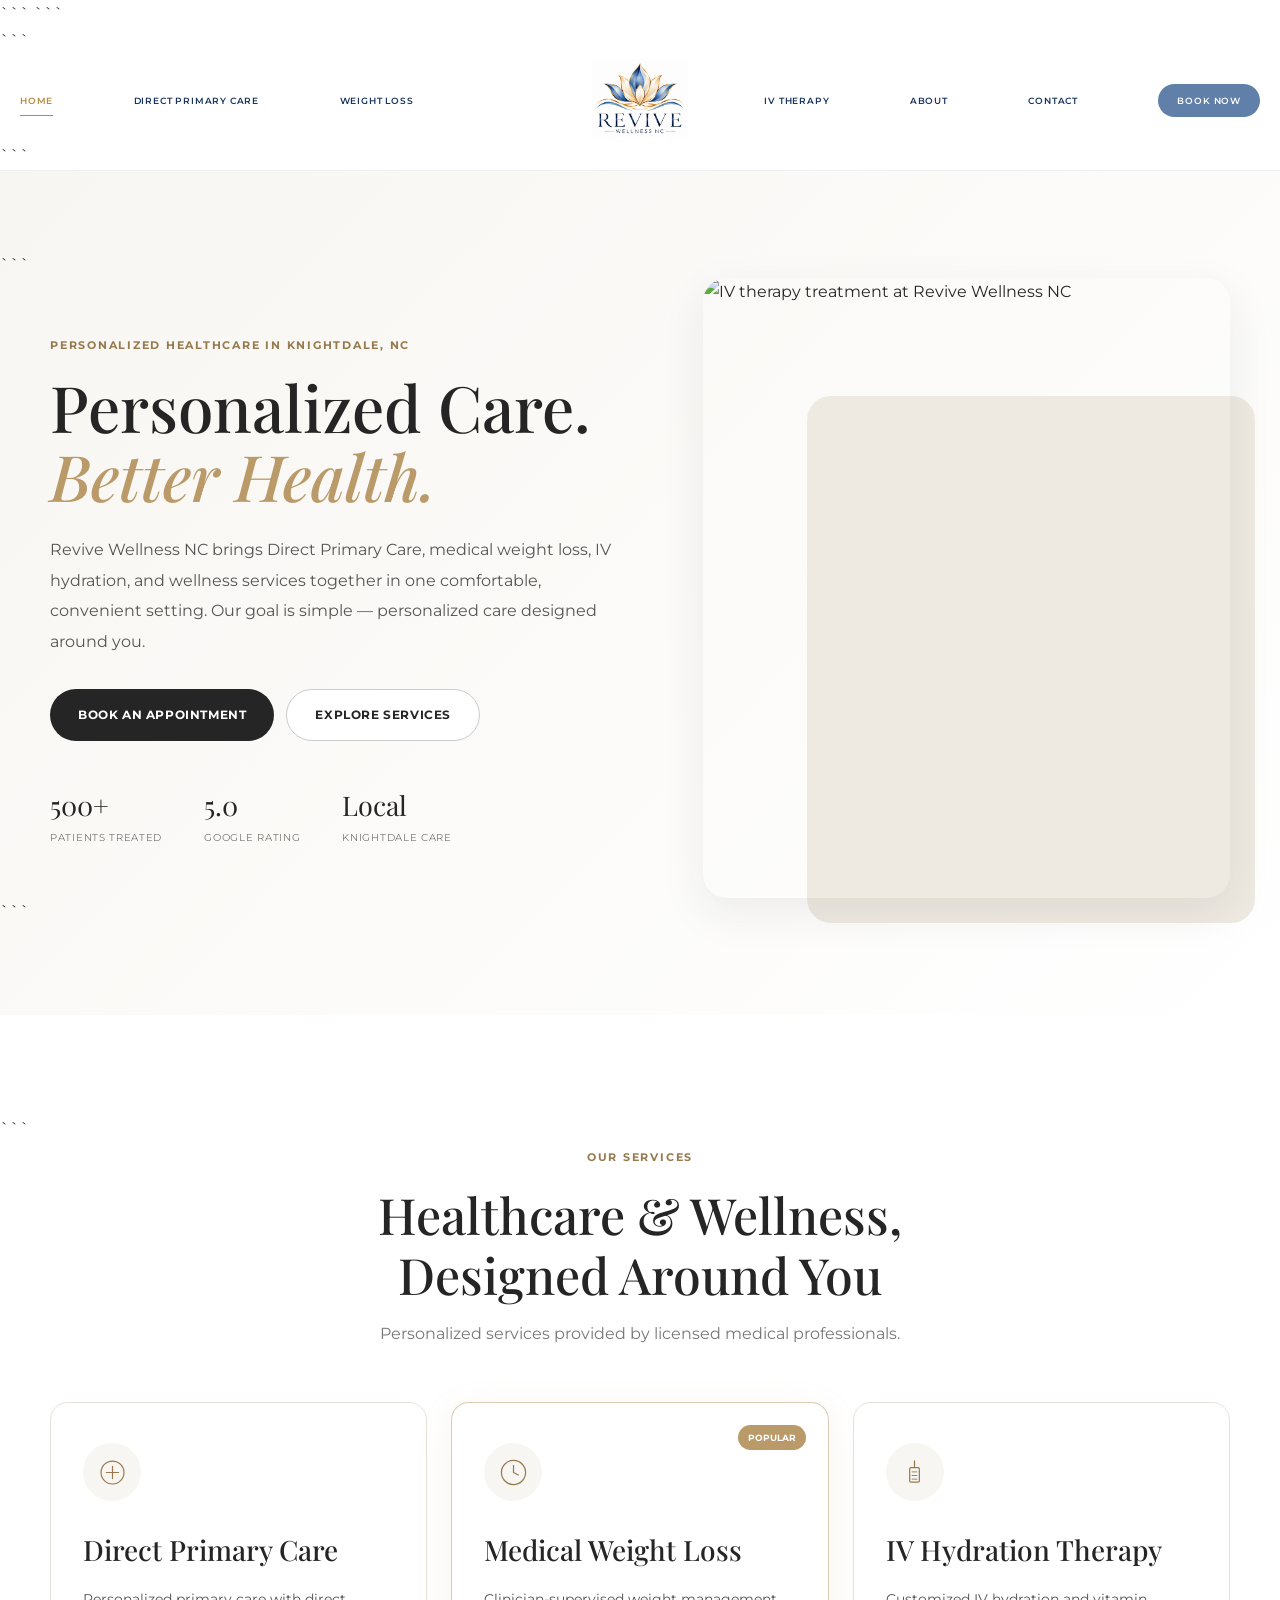
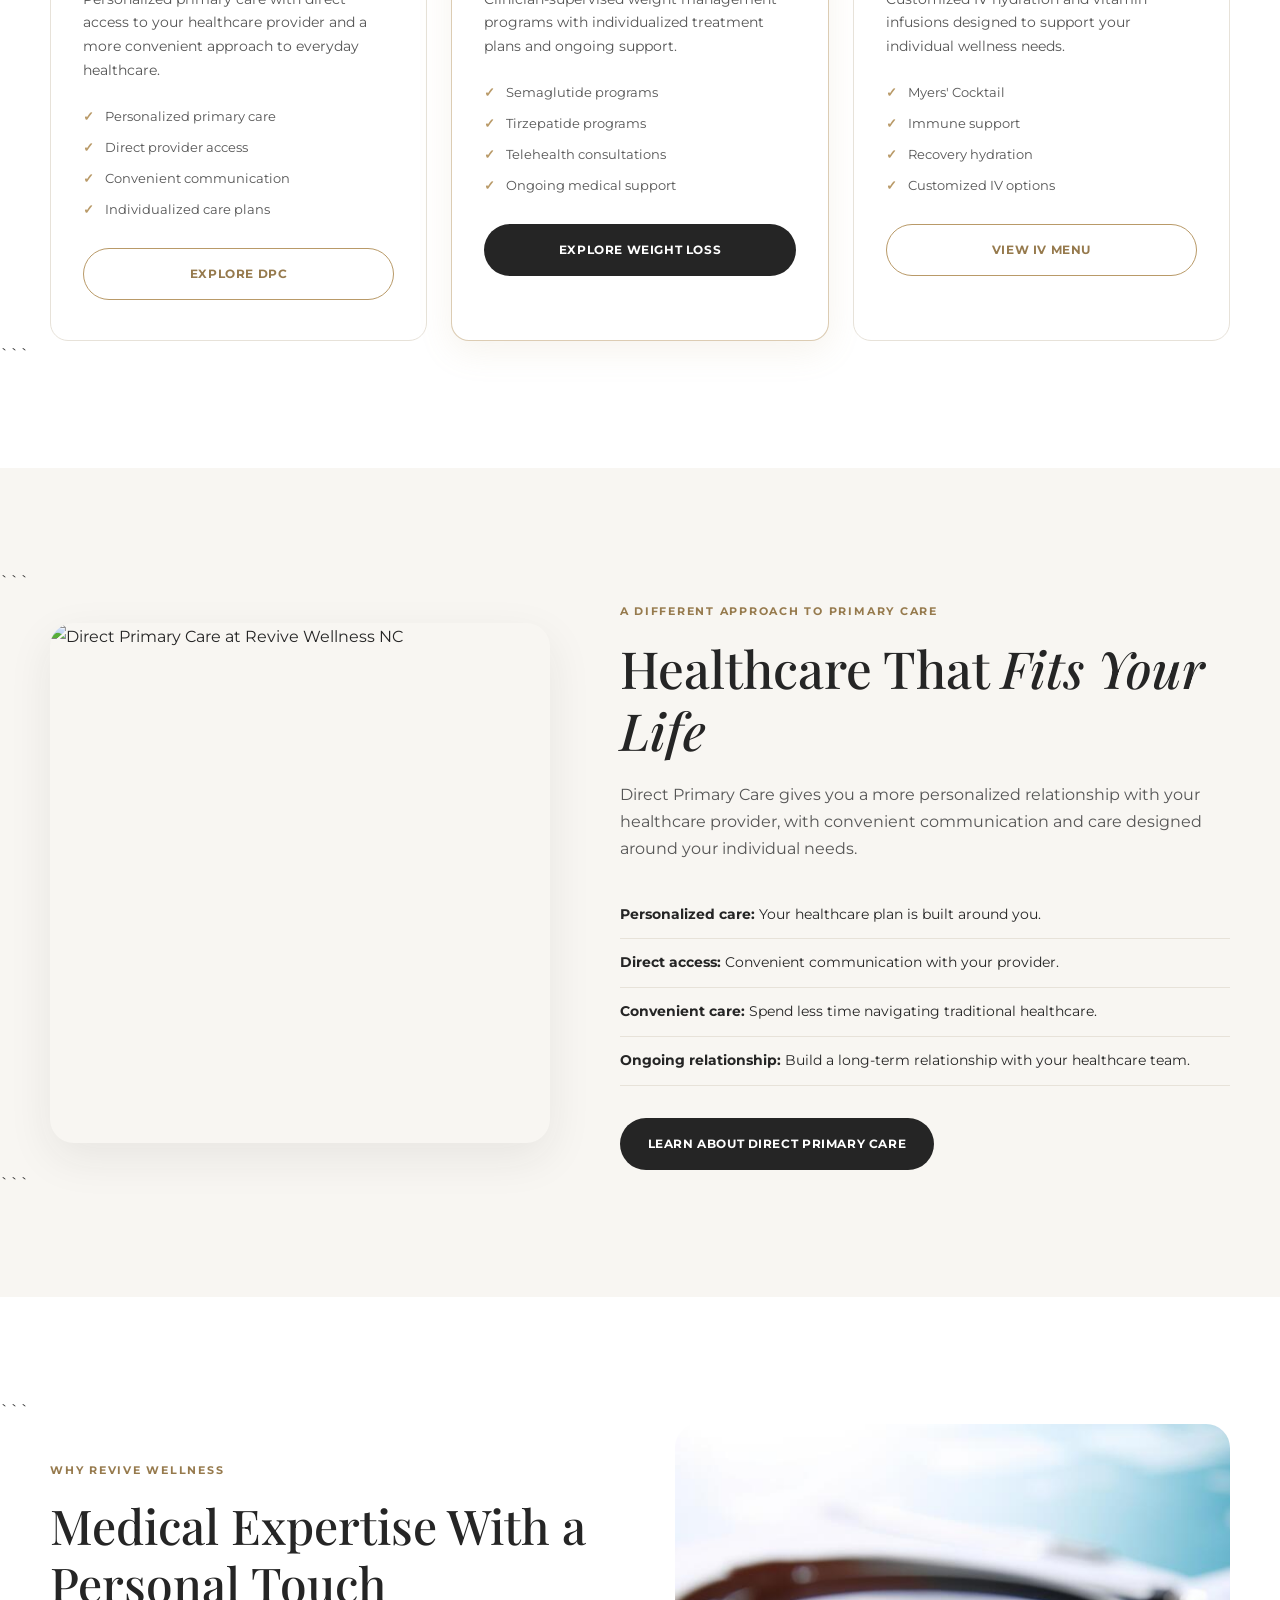
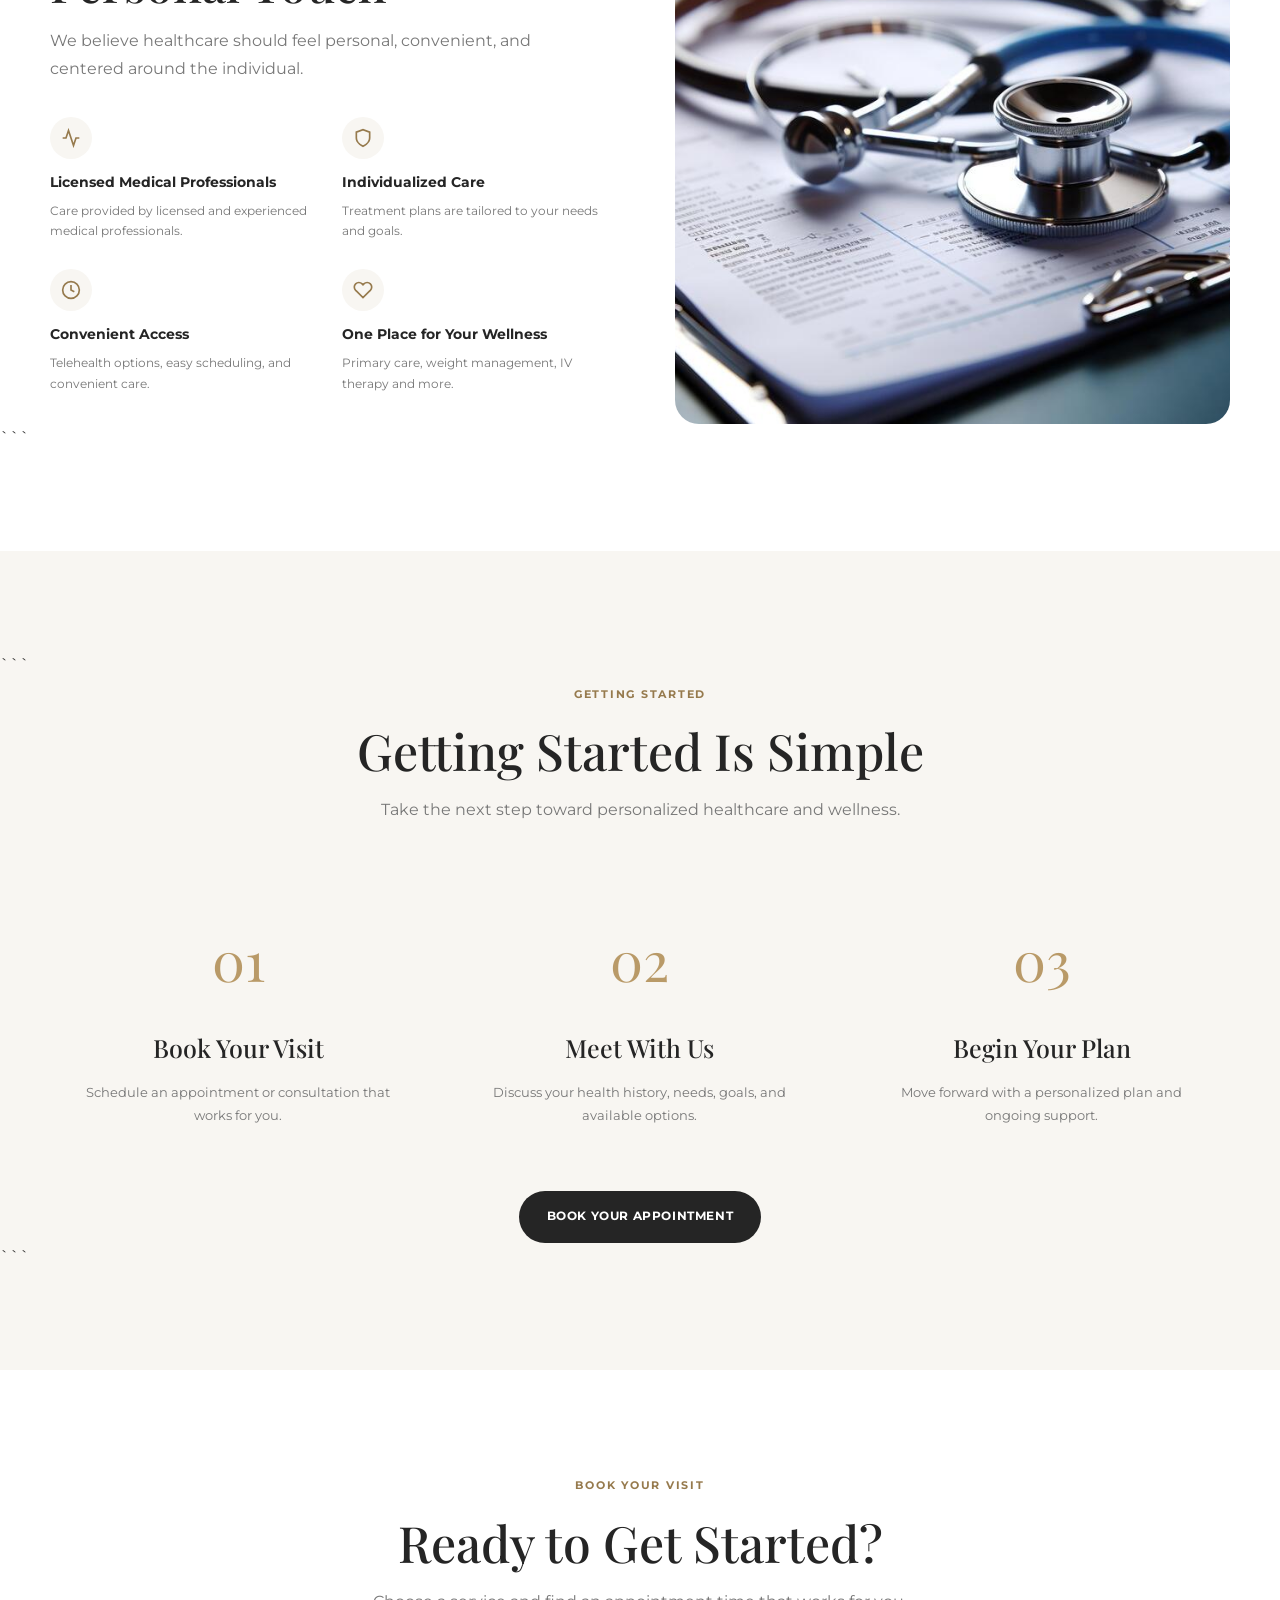
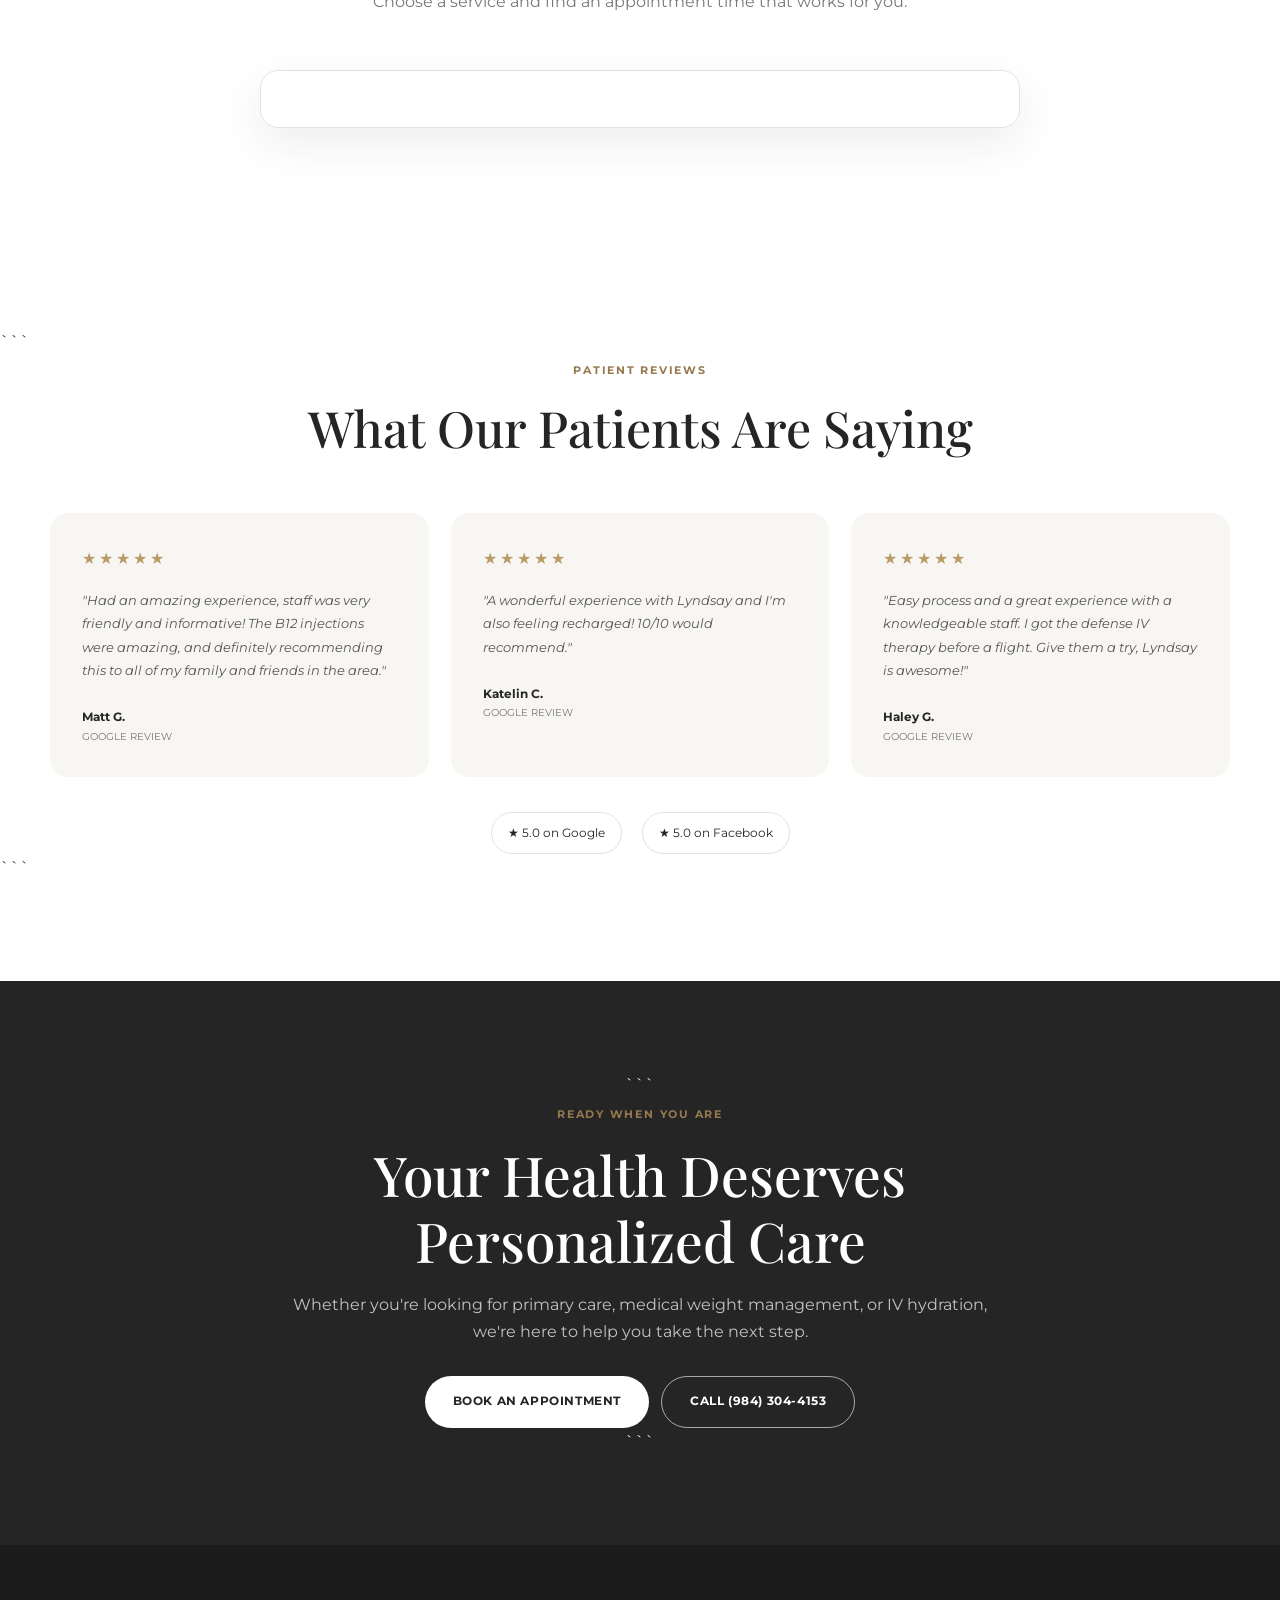
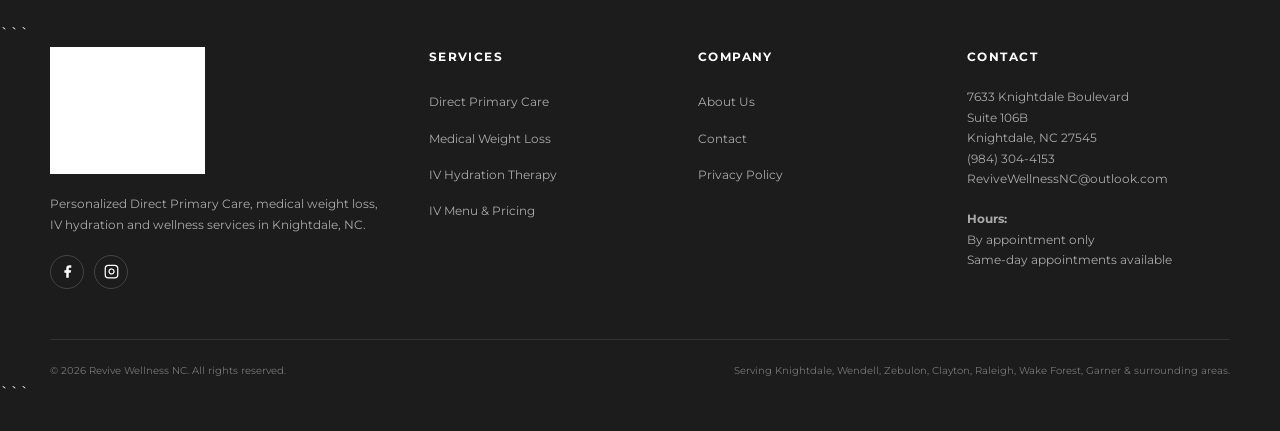
==== index.html @ 3ba7b12c "Enhance navbar styles for different screen sizes Added responsive styles for navbar and logo in medi" ====
<!DOCTYPE html>

<html lang="en">
<head>
    <meta charset="UTF-8">
    <meta name="viewport" content="width=device-width, initial-scale=1.0">

```
<meta name="author" content="Revive Wellness NC">
<meta name="robots" content="index, follow">

<title>Revive Wellness NC | Direct Primary Care, Weight Loss & IV Therapy</title>

<meta name="description" content="Revive Wellness NC provides Direct Primary Care, medical weight loss, IV hydration therapy and wellness services in Knightdale, NC. Serving Wendell, Zebulon, Raleigh, Clayton, Wake Forest, Garner and surrounding communities.">

<link rel="canonical" href="https://revivewellnessnc.com/">
<link rel="icon" type="image/png" href="logo.png">

<!-- Open Graph -->
<meta property="og:type" content="website">
<meta property="og:site_name" content="Revive Wellness NC">
<meta property="og:title" content="Revive Wellness NC | Personalized Healthcare & Wellness">
<meta property="og:description" content="Direct Primary Care, medical weight loss, IV hydration and wellness services in Knightdale, NC.">
<meta property="og:url" content="https://revivewellnessnc.com/">
<meta property="og:image" content="https://revivewellnessnc.com/images/iv-treatment.jpg">

<!-- Fonts -->
<link rel="preconnect" href="https://fonts.googleapis.com">
<link rel="preconnect" href="https://fonts.gstatic.com" crossorigin>
<link href="https://fonts.googleapis.com/css2?family=Montserrat:wght@300;400;500;600;700&family=Playfair+Display:wght@400;500;600;700&display=swap" rel="stylesheet">

<style>

    :root {
        --cream: #f8f6f2;
        --cream-dark: #eeeae2;
        --white: #ffffff;
        --charcoal: #252525;
        --text: #555555;
        --muted: #777777;
        --accent: #b99a68;
        --accent-dark: #967a4d;
        --border: #e7e2d9;
        --shadow: 0 15px 45px rgba(37,37,37,.08);
        --radius: 18px;
        --serif: "Playfair Display", Georgia, serif;
        --sans: "Montserrat", Arial, sans-serif;
    }

    * {
        box-sizing: border-box;
        margin: 0;
        padding: 0;
    }

    html {
        scroll-behavior: smooth;
    }

    body {
        font-family: var(--sans);
        color: var(--charcoal);
        background: white;
        line-height: 1.7;
    }

    img {
        max-width: 100%;
        display: block;
    }

    a {
        color: inherit;
        text-decoration: none;
    }

    .container {
        width: min(1180px, calc(100% - 40px));
        margin: 0 auto;
    }

    /* NAVIGATION */

    .navbar {
        position: sticky;
        top: 0;
        z-index: 1000;
        background: rgba(255,255,255,.97);
        border-bottom: 1px solid var(--border);
        backdrop-filter: blur(10px);
    }

    .nav-container {
        width: min(1280px, calc(100% - 40px));
        min-height: 82px;
        margin: auto;
        display: flex;
        align-items: center;
        justify-content: space-between;
    }

    .logo-img {
        width: 145px;
        height: auto;
    }

    .nav-menu {
        display: flex;
        align-items: center;
        gap: 25px;
        list-style: none;
    }

    .nav-menu a {
        font-size: 12px;
        font-weight: 600;
        color: #444;
    }

    .nav-menu a:hover,
    .nav-menu a.active {
        color: var(--accent-dark);
    }

    .btn-nav {
        background: var(--charcoal);
        color: white !important;
        padding: 12px 21px;
        border-radius: 30px;
    }

    .btn-nav:hover {
        background: var(--accent-dark);
    }

    .nav-toggle {
        display: none;
        background: none;
        border: none;
        cursor: pointer;
    }

    .nav-toggle span {
        display: block;
        width: 25px;
        height: 2px;
        background: var(--charcoal);
        margin: 5px 0;
    }

    /* BUTTONS */

    .btn {
        display: inline-flex;
        align-items: center;
        justify-content: center;
        min-height: 52px;
        padding: 0 28px;
        border-radius: 30px;
        font-size: 12px;
        font-weight: 700;
        letter-spacing: .05em;
        text-transform: uppercase;
        transition: .25s ease;
    }

    .btn-primary {
        background: var(--charcoal);
        color: white;
    }

    .btn-primary:hover {
        background: var(--accent-dark);
        transform: translateY(-2px);
    }

    .btn-secondary {
        border: 1px solid #ccc;
        background: white;
    }

    .btn-secondary:hover {
        border-color: var(--accent);
        color: var(--accent-dark);
    }

    .btn-outline {
        border: 1px solid var(--accent);
        color: var(--accent-dark);
    }

    .btn-outline:hover {
        background: var(--accent);
        color: white;
    }

    .btn-white {
        background: white;
        color: var(--charcoal);
    }

    .btn-outline-white {
        border: 1px solid rgba(255,255,255,.6);
        color: white;
    }

    /* HERO */

    .hero {
        background: linear-gradient(135deg,#f8f6f2,#ffffff);
        padding: 80px 0 90px;
    }

    .hero-grid {
        display: grid;
        grid-template-columns: 1.05fr .95fr;
        align-items: center;
        gap: 70px;
    }

    .hero-badge,
    .section-badge {
        display: inline-block;
        color: var(--accent-dark);
        font-size: 11px;
        font-weight: 700;
        letter-spacing: .16em;
        text-transform: uppercase;
        margin-bottom: 18px;
    }

    .hero h1 {
        font-family: var(--serif);
        font-size: clamp(45px,5vw,72px);
        font-weight: 500;
        line-height: 1.08;
        margin-bottom: 25px;
    }

    .hero h1 span {
        color: var(--accent);
        font-style: italic;
    }

    .hero-subtitle {
        color: var(--text);
        font-size: 16px;
        line-height: 1.9;
        max-width: 620px;
        margin-bottom: 32px;
    }

    .hero-cta {
        display: flex;
        flex-wrap: wrap;
        gap: 12px;
        margin-bottom: 42px;
    }

    .hero-image {
        position: relative;
    }

    .hero-image::before {
        content: "";
        position: absolute;
        width: 85%;
        height: 85%;
        background: var(--cream-dark);
        right: -25px;
        bottom: -25px;
        border-radius: 24px;
    }

    .hero-image-wrapper {
        position: relative;
        z-index: 1;
        border-radius: 24px;
        overflow: hidden;
        box-shadow: var(--shadow);
    }

    .hero-image-wrapper img {
        width: 100%;
        height: 620px;
        object-fit: cover;
    }

    .hero-stats {
        display: flex;
        gap: 42px;
    }

    .stat {
        display: flex;
        flex-direction: column;
    }

    .stat-number {
        font-family: var(--serif);
        font-size: 27px;
    }

    .stat-label {
        font-size: 10px;
        color: var(--muted);
        text-transform: uppercase;
        letter-spacing: .07em;
    }

    /* GENERAL SECTIONS */

    section {
        padding: 100px 0;
    }

    .section-header {
        max-width: 700px;
        margin: 0 auto 55px;
        text-align: center;
    }

    .section-header h2 {
        font-family: var(--serif);
        font-size: clamp(35px,4vw,50px);
        font-weight: 500;
        line-height: 1.2;
        margin-bottom: 15px;
    }

    .section-header p {
        color: var(--muted);
    }

    /* SERVICES */

    .services-grid {
        display: grid;
        grid-template-columns: repeat(3,1fr);
        gap: 24px;
    }

    .service-card {
        position: relative;
        padding: 40px 32px;
        border: 1px solid var(--border);
        border-radius: var(--radius);
        background: white;
        transition: .3s ease;
    }

    .service-card:hover {
        transform: translateY(-7px);
        box-shadow: var(--shadow);
    }

    .service-card.featured {
        border-color: rgba(185,154,104,.5);
        box-shadow: 0 10px 35px rgba(185,154,104,.12);
    }

    .service-icon {
        width: 58px;
        height: 58px;
        display: flex;
        align-items: center;
        justify-content: center;
        background: var(--cream);
        border-radius: 50%;
        color: var(--accent-dark);
        margin-bottom: 25px;
    }

    .service-icon svg {
        width: 29px;
        height: 29px;
    }

    .service-badge {
        position: absolute;
        top: 22px;
        right: 22px;
        background: var(--accent);
        color: white;
        padding: 5px 10px;
        border-radius: 20px;
        font-size: 9px;
        font-weight: 700;
        text-transform: uppercase;
    }

    .service-card h3 {
        font-family: var(--serif);
        font-size: 28px;
        font-weight: 500;
        margin-bottom: 14px;
    }

    .service-card > p {
        color: var(--text);
        font-size: 14px;
        margin-bottom: 22px;
    }

    .service-features {
        list-style: none;
        margin-bottom: 28px;
    }

    .service-features li {
        color: var(--text);
        font-size: 13px;
        margin: 9px 0;
        padding-left: 22px;
        position: relative;
    }

    .service-features li::before {
        content: "✓";
        position: absolute;
        left: 0;
        color: var(--accent);
        font-weight: 700;
    }

    .service-card .btn {
        width: 100%;
    }

    /* DPC */

    .dpc-section {
        background: var(--cream);
    }

    .dpc-grid {
        display: grid;
        grid-template-columns: .9fr 1.1fr;
        gap: 70px;
        align-items: center;
    }

    .dpc-image {
        border-radius: 24px;
        overflow: hidden;
        box-shadow: var(--shadow);
    }

    .dpc-image img {
        width: 100%;
        height: 520px;
        object-fit: cover;
    }

    .dpc-content h2 {
        font-family: var(--serif);
        font-size: clamp(36px,4vw,52px);
        font-weight: 500;
        line-height: 1.2;
        margin-bottom: 20px;
    }

    .dpc-content > p {
        color: var(--text);
        margin-bottom: 28px;
    }

    .dpc-list {
        list-style: none;
        margin-bottom: 32px;
    }

    .dpc-list li {
        padding: 12px 0;
        border-bottom: 1px solid var(--border);
        font-size: 14px;
    }

    /* WHY US */

    .why-us-grid {
        display: grid;
        grid-template-columns: 1fr 1fr;
        gap: 70px;
        align-items: center;
    }

    .why-us-image img {
        width: 100%;
        height: 600px;
        object-fit: cover;
        border-radius: 24px;
    }

    .why-us-content h2 {
        font-family: var(--serif);
        font-size: 48px;
        font-weight: 500;
        line-height: 1.2;
        margin-bottom: 15px;
    }

    .why-us-intro {
        color: var(--muted);
        margin-bottom: 35px;
    }

    .why-features {
        display: grid;
        grid-template-columns: 1fr 1fr;
        gap: 28px;
    }

    .feature-icon {
        width: 42px;
        height: 42px;
        display: flex;
        align-items: center;
        justify-content: center;
        background: var(--cream);
        border-radius: 50%;
        color: var(--accent-dark);
        margin-bottom: 12px;
    }

    .feature-icon svg {
        width: 20px;
    }

    .feature h4 {
        font-size: 14px;
        margin-bottom: 6px;
    }

    .feature p {
        color: var(--muted);
        font-size: 12px;
    }

    /* STEPS */

    .how-it-works {
        background: var(--cream);
    }

    .steps-grid {
        display: grid;
        grid-template-columns: repeat(3,1fr);
        gap: 25px;
    }

    .step {
        text-align: center;
        padding: 35px 25px;
    }

    .step-number {
        font-family: var(--serif);
        font-size: 55px;
        color: var(--accent);
        margin-bottom: 20px;
    }

    .step h3 {
        font-family: var(--serif);
        font-size: 25px;
        font-weight: 500;
        margin-bottom: 12px;
    }

    .step p {
        color: var(--muted);
        font-size: 13px;
    }

    .steps-cta {
        text-align: center;
        margin-top: 30px;
    }

    /* TESTIMONIALS */

    .testimonials-grid {
        display: grid;
        grid-template-columns: repeat(3,1fr);
        gap: 22px;
    }

    .testimonial-card {
        background: var(--cream);
        padding: 32px;
        border-radius: var(--radius);
    }

    .testimonial-rating {
        color: var(--accent);
        letter-spacing: 3px;
        margin-bottom: 17px;
    }

    .testimonial-card > p {
        color: var(--text);
        font-size: 13px;
        font-style: italic;
        line-height: 1.8;
        margin-bottom: 25px;
    }

    .testimonial-author {
        display: flex;
        flex-direction: column;
    }

    .author-name {
        font-weight: 700;
        font-size: 12px;
    }

    .author-source {
        color: var(--muted);
        font-size: 10px;
        text-transform: uppercase;
    }

    .testimonials-badges {
        display: flex;
        justify-content: center;
        gap: 20px;
        margin-top: 35px;
    }

    .review-badge {
        padding: 10px 16px;
        border: 1px solid var(--border);
        border-radius: 30px;
        font-size: 12px;
    }

    /* CTA */

    .cta-section {
        background: var(--charcoal);
        color: white;
        text-align: center;
        padding: 90px 0;
    }

    .cta-content {
        max-width: 700px;
        margin: auto;
    }

    .cta-content h2 {
        font-family: var(--serif);
        font-size: clamp(38px,5vw,55px);
        font-weight: 500;
        line-height: 1.2;
        margin-bottom: 18px;
    }

    .cta-content p {
        color: rgba(255,255,255,.72);
        margin-bottom: 30px;
    }

    .cta-buttons {
        display: flex;
        justify-content: center;
        gap: 12px;
        flex-wrap: wrap;
    }

    /* FOOTER */

    .footer {
        background: #1c1c1c;
        color: white;
        padding: 75px 0 25px;
    }

    .footer-grid {
        display: grid;
        grid-template-columns: 1.5fr 1fr 1fr 1.2fr;
        gap: 50px;
        padding-bottom: 50px;
    }

    .footer-brand .logo-img {
        filter: brightness(0) invert(1);
        width: 155px;
        margin-bottom: 20px;
    }

    .footer-brand p,
    .footer-contact p {
        color: #aaa;
        font-size: 12px;
    }

    .footer h4 {
        font-size: 12px;
        text-transform: uppercase;
        letter-spacing: .12em;
        margin-bottom: 20px;
    }

    .footer ul {
        list-style: none;
    }

    .footer li {
        margin: 9px 0;
    }

    .footer li a,
    .footer-contact a {
        color: #aaa;
        font-size: 12px;
    }

    .footer li a:hover,
    .footer-contact a:hover {
        color: var(--accent);
    }

    .footer-social {
        display: flex;
        gap: 10px;
        margin-top: 20px;
    }

    .footer-social a {
        width: 34px;
        height: 34px;
        border: 1px solid #444;
        border-radius: 50%;
        display: flex;
        align-items: center;
        justify-content: center;
    }

    .footer-social svg {
        width: 15px;
        height: 15px;
    }

    .hours {
        margin-top: 20px;
    }

    .footer-bottom {
        border-top: 1px solid #333;
        padding-top: 22px;
        display: flex;
        justify-content: space-between;
        gap: 20px;
        color: #777;
        font-size: 10px;
    }

    /* MOBILE */

    @media (max-width: 950px) {

        .nav-toggle {
            display: block;
        }

        .nav-menu {
            position: absolute;
            top: 82px;
            left: 0;
            width: 100%;
            background: white;
            border-bottom: 1px solid var(--border);
            padding: 20px;
            flex-direction: column;
            align-items: stretch;
            gap: 10px;
            display: none;
        }

        .nav-menu.open {
            display: flex;
        }

        .nav-menu li {
            padding: 7px 0;
        }

        .nav-menu .btn-nav {
            display: block;
            text-align: center;
        }

        .hero-grid,
        .dpc-grid,
        .why-us-grid {
            grid-template-columns: 1fr;
        }

        .hero {
            padding: 55px 0 70px;
        }

        .hero-image {
            order: -1;
        }

        .hero-image-wrapper img {
            height: 480px;
        }

        .services-grid,
        .steps-grid,
        .testimonials-grid {
            grid-template-columns: 1fr;
        }

        .why-us-image {
            order: -1;
        }

        .why-us-image img {
            height: 450px;
        }

        .footer-grid {
            grid-template-columns: 1fr 1fr;
        }
    }

    @media (max-width: 600px) {

        .container,
        .nav-container {
            width: calc(100% - 28px);
        }

        section {
            padding: 70px 0;
        }

        .hero h1 {
            font-size: 45px;
        }

        .hero-stats {
            gap: 20px;
            flex-wrap: wrap;
        }

        .hero-image-wrapper img {
            height: 390px;
        }

        .why-features {
            grid-template-columns: 1fr;
        }

        .footer-grid {
            grid-template-columns: 1fr;
        }

        .footer-bottom {
            flex-direction: column;
        }

        .testimonials-badges {
            flex-direction: column;
            align-items: center;
        }
    }


    /* ===== HEADER REFRESH ONLY ===== */
    .navbar {
        position: sticky;
        top: 0;
        z-index: 1000;
        background: rgba(255,255,255,.98);
        border-bottom: 1px solid #edf0f4;
        backdrop-filter: blur(10px);
    }

    .nav-container {
        width: min(1280px, calc(100% - 40px));
        min-height: 112px;
        margin: auto;
        display: flex;
        align-items: center;
        justify-content: space-between;
        gap: 30px;
    }

    .navbar .logo-img {
        width: 205px;
        height: auto;
        object-fit: contain;
    }

    .nav-menu {
        display: flex;
        align-items: center;
        gap: 22px;
        list-style: none;
    }

    .nav-menu a {
        font-size: 10px;
        font-weight: 600;
        color: #17345f;
        letter-spacing: .10em;
        text-transform: uppercase;
        white-space: nowrap;
    }

    .nav-menu a:hover,
    .nav-menu a.active {
        color: #b58a42;
    }

    .nav-menu a.active {
        position: relative;
    }

    .nav-menu a.active::after {
        content: "";
        position: absolute;
        left: 0;
        right: 0;
        bottom: -10px;
        height: 1px;
        background: #b58a42;
    }

    .btn-nav {
        background: #607fa9;
        color: #fff !important;
        padding: 14px 23px;
        border-radius: 30px;
    }

    .btn-nav:hover {
        background: #17345f;
        color: #fff !important;
    }

    @media (max-width: 950px) {
        .nav-container {
            min-height: 92px;
        }

        .navbar .logo-img {
            width: 170px;
        }

        .nav-menu {
            top: 92px;
        }
    }

    @media (max-width: 600px) {
        .nav-container {
            width: calc(100% - 28px);
        }

        .navbar .logo-img {
            width: 150px;
        }
    }


/* ===== COMPACT CENTERED HEADER ===== */
@media (min-width: 951px) {
    .nav-container {
        position: relative;
        width: min(1280px, calc(100% - 40px));
        min-height: 88px;
        height: 88px;
        display: flex;
        align-items: center;
        justify-content: center;
    }

    .navbar .logo {
        position: absolute;
        left: 50%;
        top: 50%;
        transform: translate(-50%, -50%);
        z-index: 2;
    }

    .navbar .logo-img {
        width: 148px;
        max-height: 78px;
        object-fit: contain;
    }

    .nav-menu {
        width: 100%;
        display: grid;
        grid-template-columns: repeat(3, auto) 190px repeat(4, auto);
        align-items: center;
        justify-content: space-between;
        gap: 14px;
    }

    .nav-menu li:nth-child(4) {
        grid-column: 5;
    }

    .nav-menu a {
        font-size: 9px;
        letter-spacing: .09em;
    }

    .btn-nav {
        padding: 11px 19px;
    }
}

@media (max-width: 950px) {
    .nav-container {
        min-height: 78px;
        height: 78px;
    }

    .navbar .logo-img {
        width: 138px;
        max-height: 68px;
        object-fit: contain;
    }

    .nav-menu {
        top: 78px;
    }
}

</style>
```

</head>

<body>

<!-- NAVIGATION -->

<nav class="navbar">

```
<div class="nav-container">

    <a href="index.html" class="logo" aria-label="Revive Wellness NC Home">

        <img src="images/Revive New Logo no circle.jpeg"
             alt="Revive Wellness NC"
             class="logo-img"
             width="1920"
             height="1146">

    </a>

    <button class="nav-toggle"
            type="button"
            aria-label="Toggle navigation"
            aria-expanded="false"
            aria-controls="primary-navigation">

        <span></span>
        <span></span>
        <span></span>

    </button>

    <ul class="nav-menu" id="primary-navigation">

        <li>
            <a href="index.html" class="active">Home</a>
        </li>

        <li>
            <a href="direct-primary-care.html">Direct Primary Care</a>
        </li>

        <li>
            <a href="weight-loss.html">Weight Loss</a>
        </li>

        <li>
            <a href="iv-therapy.html">IV Therapy</a>
        </li>

        <li>
            <a href="about.html">About</a>
        </li>

        <li>
            <a href="contact.html">Contact</a>
        </li>

        <li>
            <a href="https://intakeq.com/booking/atbauq"
               class="btn-nav"
               target="_blank"
               rel="noopener noreferrer">
                Book Now
            </a>
        </li>

    </ul>

</div>
```

</nav>

<!-- HERO -->

<section class="hero">

```
<div class="container hero-grid">

    <div>

        <span class="hero-badge">
            Personalized Healthcare in Knightdale, NC
        </span>

        <h1>
            Personalized Care.<br>
            <span>Better Health.</span>
        </h1>

        <p class="hero-subtitle">
            Revive Wellness NC brings Direct Primary Care, medical weight loss,
            IV hydration, and wellness services together in one comfortable,
            convenient setting. Our goal is simple — personalized care designed
            around you.
        </p>

        <div class="hero-cta">

            <a href="https://intakeq.com/booking/atbauq"
               class="btn btn-primary"
               target="_blank"
               rel="noopener noreferrer">
                Book an Appointment
            </a>

            <a href="#services" class="btn btn-secondary">
                Explore Services
            </a>

        </div>

        <div class="hero-stats">

            <div class="stat">
                <span class="stat-number">500+</span>
                <span class="stat-label">Patients Treated</span>
            </div>

            <div class="stat">
                <span class="stat-number">5.0</span>
                <span class="stat-label">Google Rating</span>
            </div>

            <div class="stat">
                <span class="stat-number">Local</span>
                <span class="stat-label">Knightdale Care</span>
            </div>

        </div>

    </div>


    <div class="hero-image">

        <div class="hero-image-wrapper">

            <img src="images/iv-treatment.jpg"
                 alt="IV therapy treatment at Revive Wellness NC"
                 width="700"
                 height="1273"
                 fetchpriority="high">

        </div>

    </div>

</div>
```

</section>

<!-- SERVICES -->

<section id="services">

```
<div class="container">

    <div class="section-header">

        <span class="section-badge">
            Our Services
        </span>

        <h2>
            Healthcare & Wellness,<br>
            Designed Around You
        </h2>

        <p>
            Personalized services provided by licensed medical professionals.
        </p>

    </div>


    <div class="services-grid">


        <!-- DPC -->

        <div class="service-card">

            <div class="service-icon">

                <svg viewBox="0 0 48 48" fill="none">

                    <circle cx="24"
                            cy="24"
                            r="19"
                            stroke="currentColor"
                            stroke-width="2"/>

                    <path d="M24 14v20M14 24h20"
                          stroke="currentColor"
                          stroke-width="2"
                          stroke-linecap="round"/>

                </svg>

            </div>

            <h3>Direct Primary Care</h3>

            <p>
                Personalized primary care with direct access to your healthcare
                provider and a more convenient approach to everyday healthcare.
            </p>

            <ul class="service-features">

                <li>Personalized primary care</li>
                <li>Direct provider access</li>
                <li>Convenient communication</li>
                <li>Individualized care plans</li>

            </ul>

            <a href="direct-primary-care.html"
               class="btn btn-outline">
                Explore DPC
            </a>

        </div>


        <!-- WEIGHT LOSS -->

        <div class="service-card featured">

            <span class="service-badge">
                Popular
            </span>

            <div class="service-icon">

                <svg viewBox="0 0 48 48" fill="none">

                    <circle cx="24"
                            cy="24"
                            r="20"
                            stroke="currentColor"
                            stroke-width="2"/>

                    <path d="M24 12v12l8 4"
                          stroke="currentColor"
                          stroke-width="2"
                          stroke-linecap="round"/>

                </svg>

            </div>

            <h3>Medical Weight Loss</h3>

            <p>
                Clinician-supervised weight management programs with individualized
                treatment plans and ongoing support.
            </p>

            <ul class="service-features">

                <li>Semaglutide programs</li>
                <li>Tirzepatide programs</li>
                <li>Telehealth consultations</li>
                <li>Ongoing medical support</li>

            </ul>

            <a href="weight-loss.html"
               class="btn btn-primary">
                Explore Weight Loss
            </a>

        </div>


        <!-- IV -->

        <div class="service-card">

            <div class="service-icon">

                <svg viewBox="0 0 48 48" fill="none">

                    <path d="M24 4v12"
                          stroke="currentColor"
                          stroke-width="2"/>

                    <rect x="16"
                          y="16"
                          width="16"
                          height="24"
                          rx="2"
                          stroke="currentColor"
                          stroke-width="2"/>

                    <path d="M20 23h8M20 29h8M20 35h8"
                          stroke="currentColor"
                          stroke-width="1.5"
                          stroke-linecap="round"/>

                </svg>

            </div>

            <h3>IV Hydration Therapy</h3>

            <p>
                Customized IV hydration and vitamin infusions designed to support
                your individual wellness needs.
            </p>

            <ul class="service-features">

                <li>Myers' Cocktail</li>
                <li>Immune support</li>
                <li>Recovery hydration</li>
                <li>Customized IV options</li>

            </ul>

            <a href="iv-therapy.html"
               class="btn btn-outline">
                View IV Menu
            </a>

        </div>

    </div>

</div>
```

</section>

<!-- DPC FEATURE -->

<section class="dpc-section">

```
<div class="container dpc-grid">

    <div class="dpc-image">

        <img src="images/clinic-room.jpg"
             alt="Direct Primary Care at Revive Wellness NC"
             loading="lazy"
             width="480"
             height="640">

    </div>


    <div class="dpc-content">

        <span class="section-badge">
            A Different Approach to Primary Care
        </span>

        <h2>
            Healthcare That
            <em>Fits Your Life</em>
        </h2>

        <p>
            Direct Primary Care gives you a more personalized relationship
            with your healthcare provider, with convenient communication
            and care designed around your individual needs.
        </p>

        <ul class="dpc-list">

            <li>
                <strong>Personalized care:</strong>
                Your healthcare plan is built around you.
            </li>

            <li>
                <strong>Direct access:</strong>
                Convenient communication with your provider.
            </li>

            <li>
                <strong>Convenient care:</strong>
                Spend less time navigating traditional healthcare.
            </li>

            <li>
                <strong>Ongoing relationship:</strong>
                Build a long-term relationship with your healthcare team.
            </li>

        </ul>

        <a href="direct-primary-care.html"
           class="btn btn-primary">
            Learn About Direct Primary Care
        </a>

    </div>

</div>
```

</section>

<!-- WHY REVIVE -->

<section>

```
<div class="container why-us-grid">

    <div class="why-us-content">

        <span class="section-badge">
            Why Revive Wellness
        </span>

        <h2>
            Medical Expertise
            With a Personal Touch
        </h2>

        <p class="why-us-intro">
            We believe healthcare should feel personal, convenient,
            and centered around the individual.
        </p>


        <div class="why-features">

            <div class="feature">

                <div class="feature-icon">
                    <svg viewBox="0 0 24 24"
                         fill="none"
                         stroke="currentColor"
                         stroke-width="2">
                        <path d="M22 12h-4l-3 9L9 3l-3 9H2"/>
                    </svg>
                </div>

                <h4>Licensed Medical Professionals</h4>

                <p>
                    Care provided by licensed and experienced medical professionals.
                </p>

            </div>


            <div class="feature">

                <div class="feature-icon">
                    <svg viewBox="0 0 24 24"
                         fill="none"
                         stroke="currentColor"
                         stroke-width="2">
                        <path d="M12 22s8-4 8-10V5l-8-3-8 3v7c0 6 8 10 8 10z"/>
                    </svg>
                </div>

                <h4>Individualized Care</h4>

                <p>
                    Treatment plans are tailored to your needs and goals.
                </p>

            </div>


            <div class="feature">

                <div class="feature-icon">
                    <svg viewBox="0 0 24 24"
                         fill="none"
                         stroke="currentColor"
                         stroke-width="2">
                        <circle cx="12" cy="12" r="10"/>
                        <path d="M12 6v6l4 2"/>
                    </svg>
                </div>

                <h4>Convenient Access</h4>

                <p>
                    Telehealth options, easy scheduling, and convenient care.
                </p>

            </div>


            <div class="feature">

                <div class="feature-icon">
                    <svg viewBox="0 0 24 24"
                         fill="none"
                         stroke="currentColor"
                         stroke-width="2">
                        <path d="M20.84 4.61a5.5 5.5 0 0 0-7.78 0L12 5.67l-1.06-1.06a5.5 5.5 0 0 0-7.78 7.78l1.06 1.06L12 21.23l7.78-7.78 1.06-1.06a5.5 5.5 0 0 0 0-7.78z"/>
                    </svg>
                </div>

                <h4>One Place for Your Wellness</h4>

                <p>
                    Primary care, weight management, IV therapy and more.
                </p>

            </div>

        </div>

    </div>


    <div class="why-us-image">

        <img src="images/direct-primary-care.jpg.jpg"
             alt="Revive Wellness NC treatment room"
             loading="lazy"
             width="480"
             height="640">

    </div>

</div>
```

</section>

<!-- HOW IT WORKS -->

<section class="how-it-works">

```
<div class="container">

    <div class="section-header">

        <span class="section-badge">
            Getting Started
        </span>

        <h2>
            Getting Started Is Simple
        </h2>

        <p>
            Take the next step toward personalized healthcare and wellness.
        </p>

    </div>


    <div class="steps-grid">

        <div class="step">

            <div class="step-number">01</div>

            <h3>Book Your Visit</h3>

            <p>
                Schedule an appointment or consultation that works for you.
            </p>

        </div>


        <div class="step">

            <div class="step-number">02</div>

            <h3>Meet With Us</h3>

            <p>
                Discuss your health history, needs, goals, and available options.
            </p>

        </div>


        <div class="step">

            <div class="step-number">03</div>

            <h3>Begin Your Plan</h3>

            <p>
                Move forward with a personalized plan and ongoing support.
            </p>

        </div>

    </div>


    <div class="steps-cta">

        <a href="https://intakeq.com/booking/atbauq"
           class="btn btn-primary"
           target="_blank"
           rel="noopener noreferrer">
            Book Your Appointment
        </a>

    </div>

</div>
```

</section>


<!-- BOOKING WIDGET -->

<section class="booking-section" id="book">
    <div class="container">

        <div class="section-header">
            <span class="section-badge">Book Your Visit</span>
            <h2>Ready to Get Started?</h2>
            <p>Choose a service and find an appointment time that works for you.</p>
        </div>

        <div style="max-width:760px; margin:0 auto; padding:28px; background:#ffffff; border:1px solid var(--border); border-radius:var(--radius); box-shadow:var(--shadow);">

     <script>(function (c) {window.intakeq="64385e82715ace45da4c7e56"; var i = c.createElement("script");i.type = "text/javascript";i.async = true;i.src = "https://intakeq.com/js/widget.min.js?1";document.head.appendChild(i);})(document);</script><div id="intakeq" style="max-width:720px; width: 100%;"></div>
    </div>
</section>

<!-- TESTIMONIALS -->

<section>

```
<div class="container">

    <div class="section-header">

        <span class="section-badge">
            Patient Reviews
        </span>

        <h2>
            What Our Patients Are Saying
        </h2>

    </div>


    <div class="testimonials-grid">

        <div class="testimonial-card">

            <div class="testimonial-rating">
                ★★★★★
            </div>

            <p>
                "Had an amazing experience, staff was very friendly and
                informative! The B12 injections were amazing, and definitely
                recommending this to all of my family and friends in the area."
            </p>

            <div class="testimonial-author">
                <span class="author-name">Matt G.</span>
                <span class="author-source">Google Review</span>
            </div>

        </div>


        <div class="testimonial-card">

            <div class="testimonial-rating">
                ★★★★★
            </div>

            <p>
                "A wonderful experience with Lyndsay and I'm also feeling
                recharged! 10/10 would recommend."
            </p>

            <div class="testimonial-author">
                <span class="author-name">Katelin C.</span>
                <span class="author-source">Google Review</span>
            </div>

        </div>


        <div class="testimonial-card">

            <div class="testimonial-rating">
                ★★★★★
            </div>

            <p>
                "Easy process and a great experience with a knowledgeable staff.
                I got the defense IV therapy before a flight. Give them a try,
                Lyndsay is awesome!"
            </p>

            <div class="testimonial-author">
                <span class="author-name">Haley G.</span>
                <span class="author-source">Google Review</span>
            </div>

        </div>

    </div>


    <div class="testimonials-badges">

        <div class="review-badge">
            ★ 5.0 on Google
        </div>

        <div class="review-badge">
            ★ 5.0 on Facebook
        </div>

    </div>

</div>
```

</section>

<!-- CTA -->

<section class="cta-section">

```
<div class="container">

    <div class="cta-content">

        <span class="section-badge">
            Ready When You Are
        </span>

        <h2>
            Your Health Deserves
            Personalized Care
        </h2>

        <p>
            Whether you're looking for primary care, medical weight management,
            or IV hydration, we're here to help you take the next step.
        </p>

        <div class="cta-buttons">

            <a href="https://intakeq.com/booking/atbauq"
               class="btn btn-white"
               target="_blank"
               rel="noopener noreferrer">
                Book an Appointment
            </a>

            <a href="tel:9843044153"
               class="btn btn-outline-white">
                Call (984) 304-4153
            </a>

        </div>

    </div>

</div>
```

</section>

<!-- FOOTER -->

<footer class="footer">

```
<div class="container">

    <div class="footer-grid">

        <div class="footer-brand">

            <a href="index.html">

                <img src="images/Revive New Logo no circle.jpeg"
                     alt="Revive Wellness NC"
                     class="logo-img"
                     width="1920"
                     height="1146">

            </a>

            <p>
                Personalized Direct Primary Care, medical weight loss,
                IV hydration and wellness services in Knightdale, NC.
            </p>

            <div class="footer-social">

                <a href="https://www.facebook.com/revivewellnessnc"
                   target="_blank"
                   rel="noopener noreferrer"
                   aria-label="Facebook">

                    <svg viewBox="0 0 24 24" fill="currentColor">
                        <path d="M18 2h-3a5 5 0 0 0-5 5v3H7v4h3v8h4v-8h3l1-4h-4V7a1 1 0 0 1 1-1h3z"/>
                    </svg>

                </a>


                <a href="https://www.instagram.com/revivewellnessnc"
                   target="_blank"
                   rel="noopener noreferrer"
                   aria-label="Instagram">

                    <svg viewBox="0 0 24 24"
                         fill="none"
                         stroke="currentColor"
                         stroke-width="2">

                        <rect x="2"
                              y="2"
                              width="20"
                              height="20"
                              rx="5"/>

                        <path d="M16 11.37A4 4 0 1 1 12.63 8 4 4 0 0 1 16 11.37z"/>

                        <line x1="17.5"
                              y1="6.5"
                              x2="17.51"
                              y2="6.5"/>

                    </svg>

                </a>

            </div>

        </div>


        <div>

            <h4>Services</h4>

            <ul>

                <li>
                    <a href="direct-primary-care.html">
                        Direct Primary Care
                    </a>
                </li>

                <li>
                    <a href="weight-loss.html">
                        Medical Weight Loss
                    </a>
                </li>

                <li>
                    <a href="iv-therapy.html">
                        IV Hydration Therapy
                    </a>
                </li>

                <li>
                    <a href="iv-therapy.html#menu">
                        IV Menu & Pricing
                    </a>
                </li>

            </ul>

        </div>


        <div>

            <h4>Company</h4>

            <ul>

                <li>
                    <a href="about.html">
                        About Us
                    </a>
                </li>

                <li>
                    <a href="contact.html">
                        Contact
                    </a>
                </li>

                <li>
                    <a href="privacy.html">
                        Privacy Policy
                    </a>
                </li>

            </ul>

        </div>


        <div class="footer-contact">

            <h4>Contact</h4>

            <p>
                7633 Knightdale Boulevard<br>
                 Suite 106B<br>
                 Knightdale, NC 27545
            </p>

            <p>
                <a href="tel:9843044153">
                    (984) 304-4153
                </a>
            </p>

            <p>
                <a href="mailto:ReviveWellnessNC@outlook.com">
                    ReviveWellnessNC@outlook.com
                </a>
            </p>

            <p class="hours">
                <strong>Hours:</strong><br>
                By appointment only<br>
                Same-day appointments available
            </p>

        </div>

    </div>


    <div class="footer-bottom">

        <p>
            © 2026 Revive Wellness NC. All rights reserved.
        </p>

        <p>
            Serving Knightdale, Wendell, Zebulon, Clayton,
            Raleigh, Wake Forest, Garner & surrounding areas.
        </p>

    </div>

</div>
```

</footer>

<script>

    const navToggle = document.querySelector(".nav-toggle");
    const navMenu = document.querySelector(".nav-menu");

    navToggle.addEventListener("click", function() {

        const expanded =
            navToggle.getAttribute("aria-expanded") === "true";

        navToggle.setAttribute(
            "aria-expanded",
            String(!expanded)
        );

        navMenu.classList.toggle("open");

    });


    document.querySelectorAll(".nav-menu a").forEach(function(link) {

        link.addEventListener("click", function() {

            navMenu.classList.remove("open");

            navToggle.setAttribute(
                "aria-expanded",
                "false"
            );

        });

    });

</script>

</body>
</html>
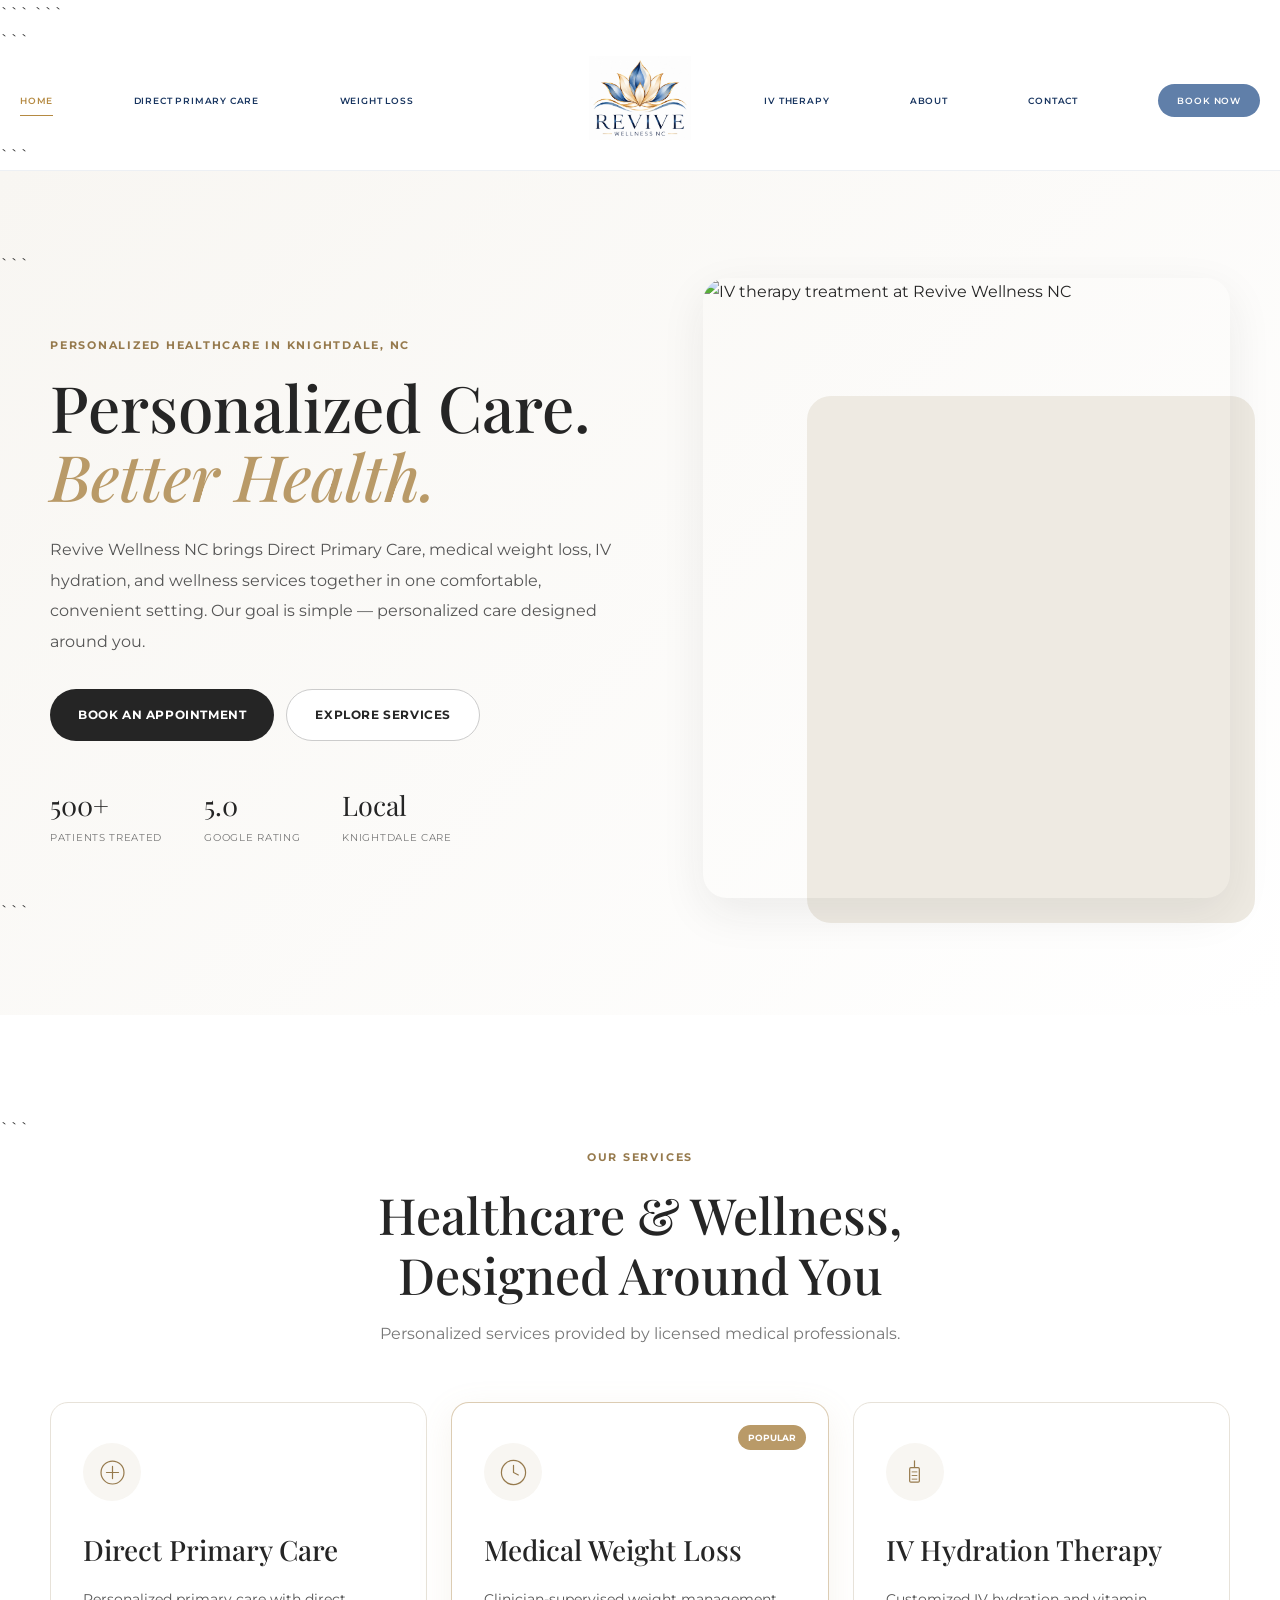
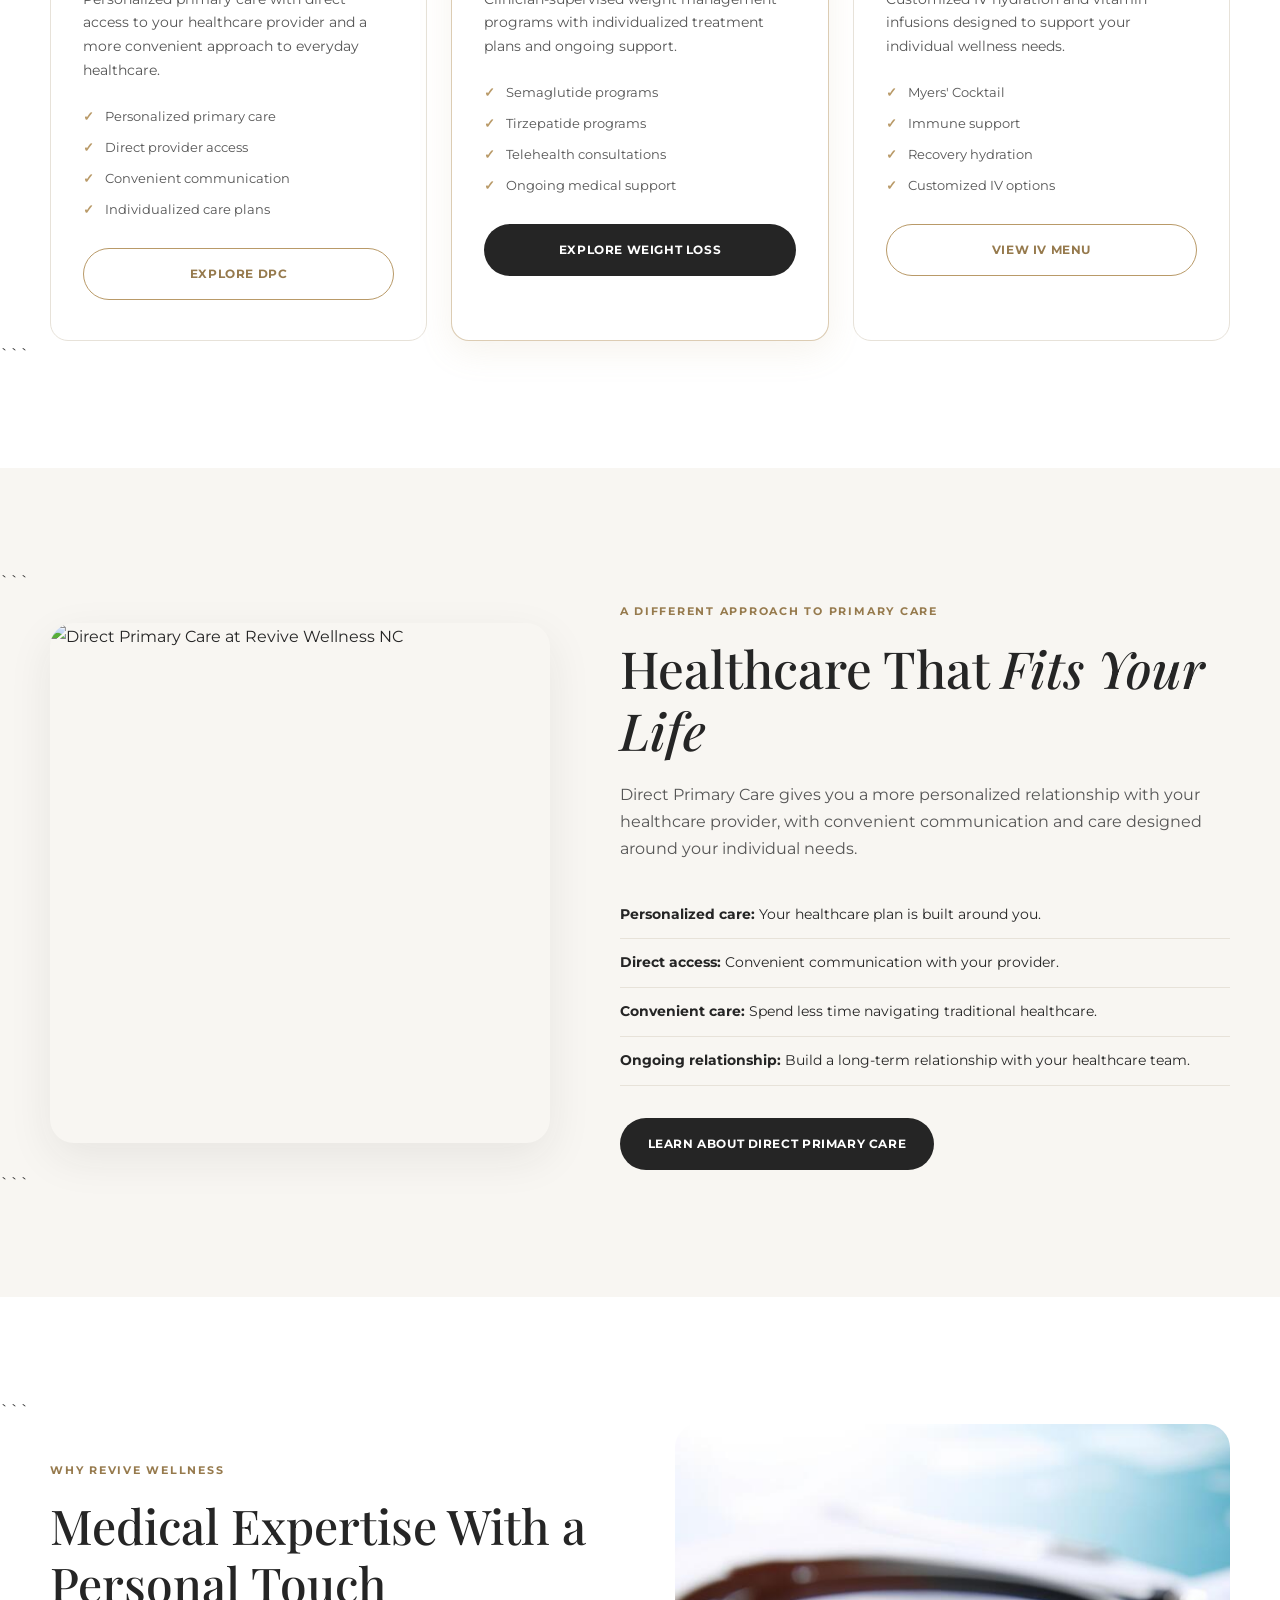
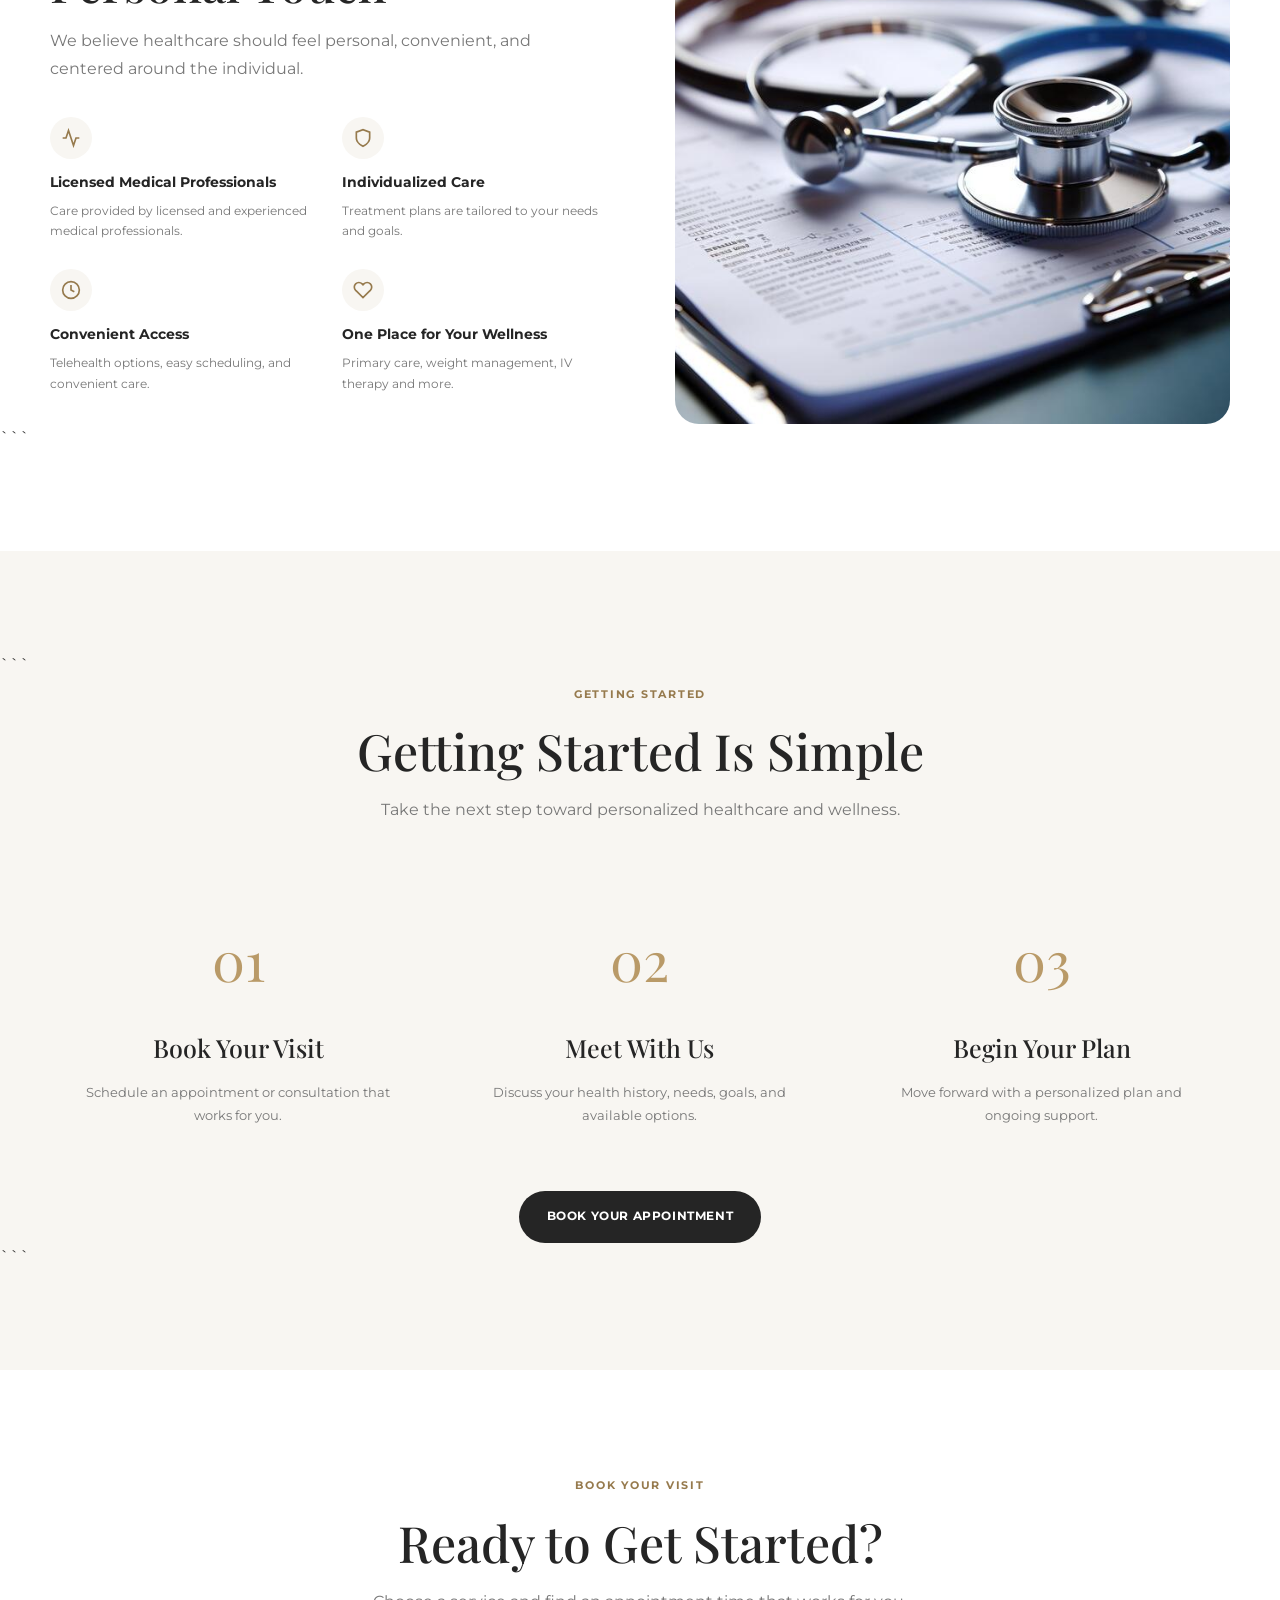
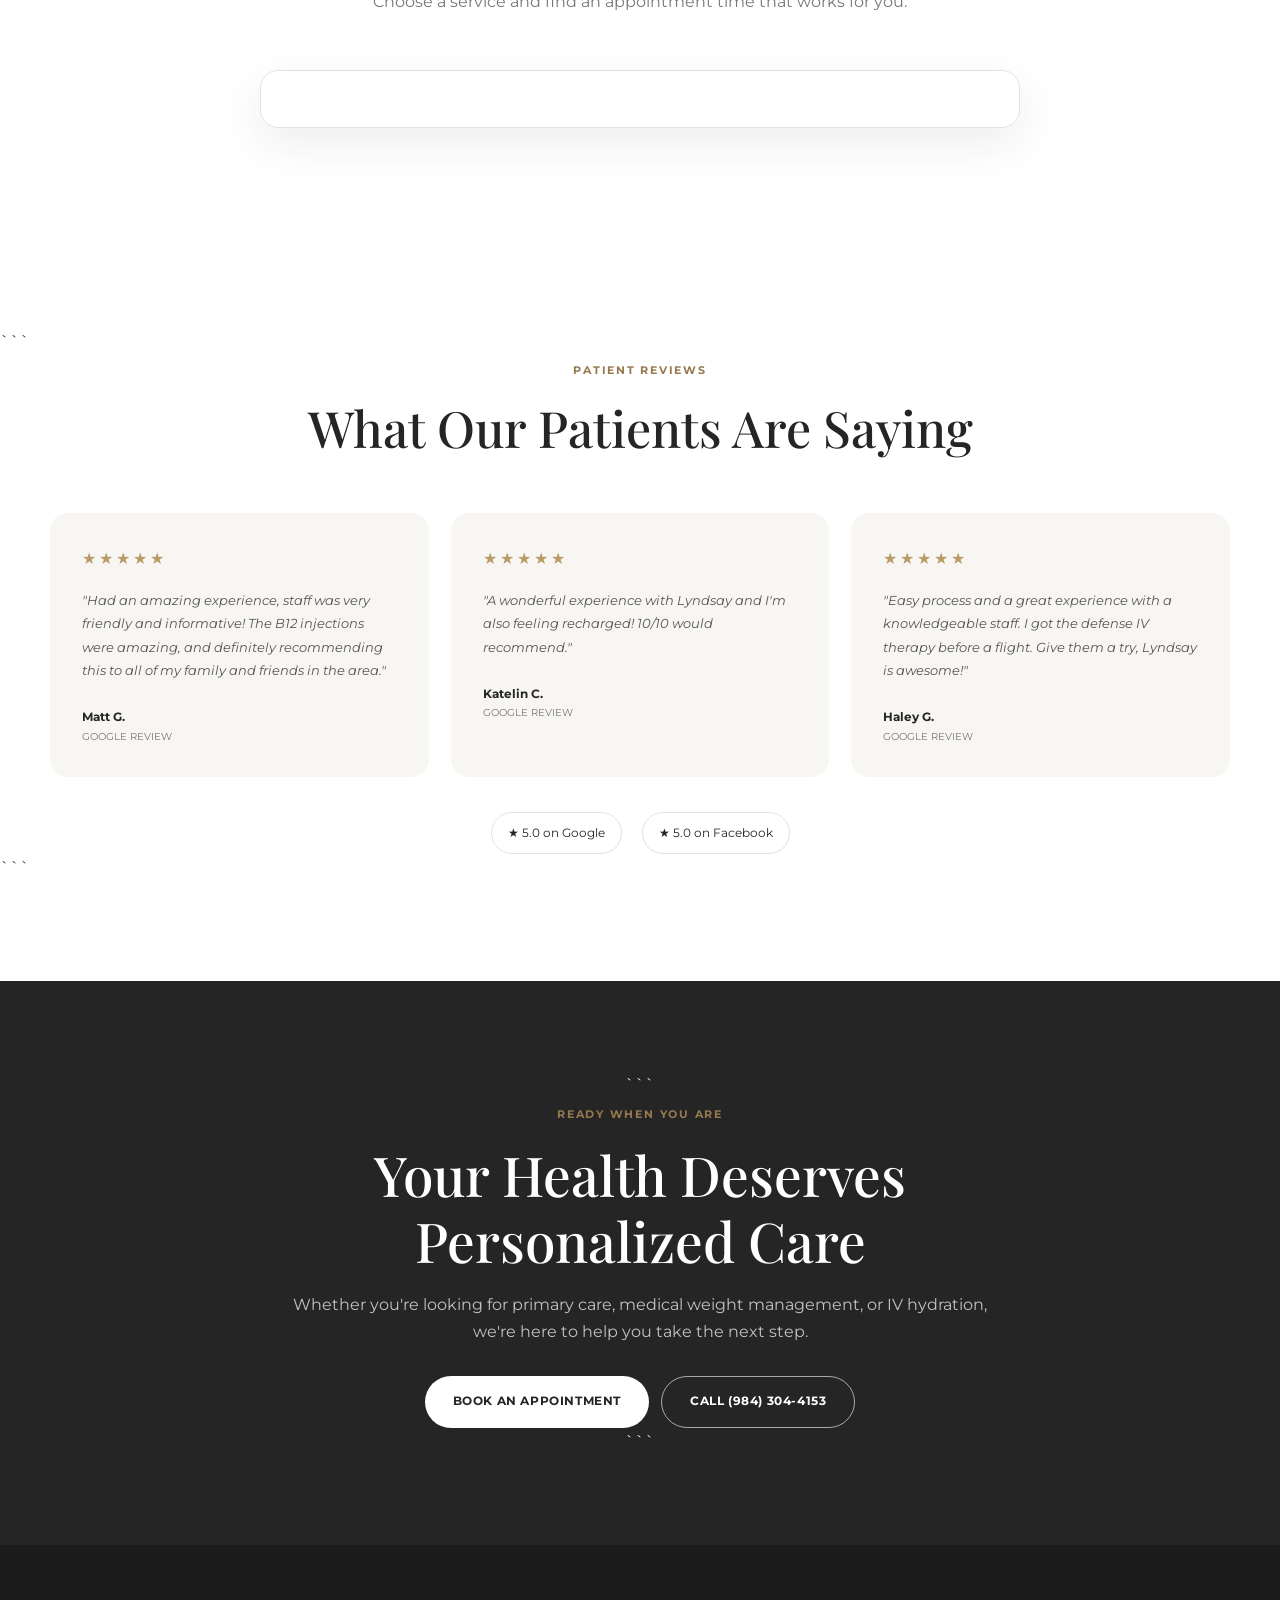
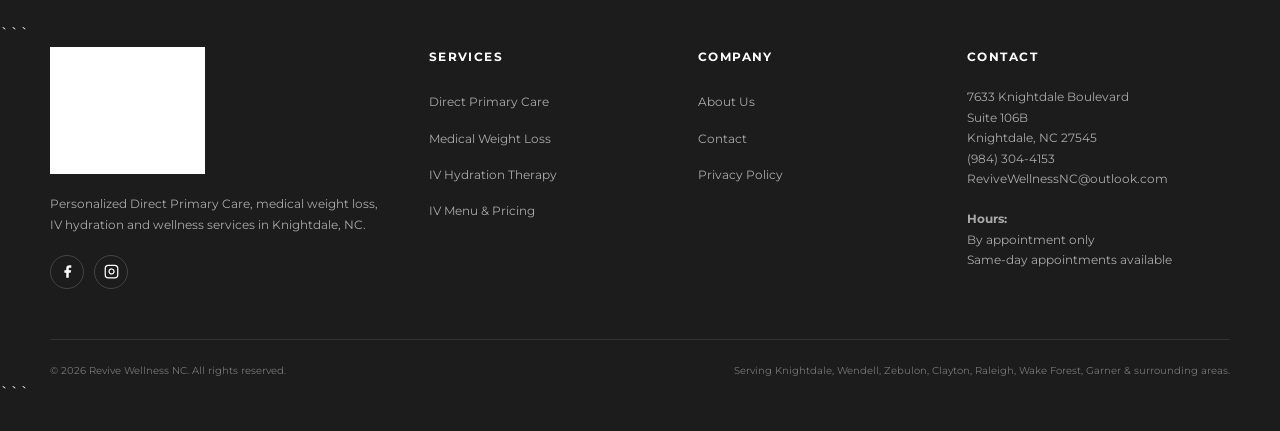
==== commit 22b6d07a: "Enhance logo and navbar styles for responsiveness Added responsive styles for the logo and navigatio" ====
--- a/index.html
+++ b/index.html
@@ -1037,6 +1037,54 @@
     }
 }
 
+
+/* ===== MAXIMIZED LOGO — SAME HEADER HEIGHT ===== */
+@media (min-width: 951px) {
+    .nav-container {
+        min-height: 88px;
+        height: 88px;
+        overflow: visible;
+    }
+
+    .navbar .logo {
+        height: 84px;
+        width: 180px;
+        display: flex;
+        align-items: center;
+        justify-content: center;
+    }
+
+    .navbar .logo-img {
+        width: 100%;
+        height: 100%;
+        max-width: 180px;
+        max-height: 84px;
+        object-fit: contain;
+        display: block;
+    }
+}
+
+@media (max-width: 950px) {
+    .nav-container {
+        min-height: 78px;
+        height: 78px;
+    }
+
+    .navbar .logo {
+        height: 74px;
+        display: flex;
+        align-items: center;
+    }
+
+    .navbar .logo-img {
+        width: 160px;
+        height: 74px;
+        max-height: 74px;
+        object-fit: contain;
+        display: block;
+    }
+}
+
 </style>
 ```
 
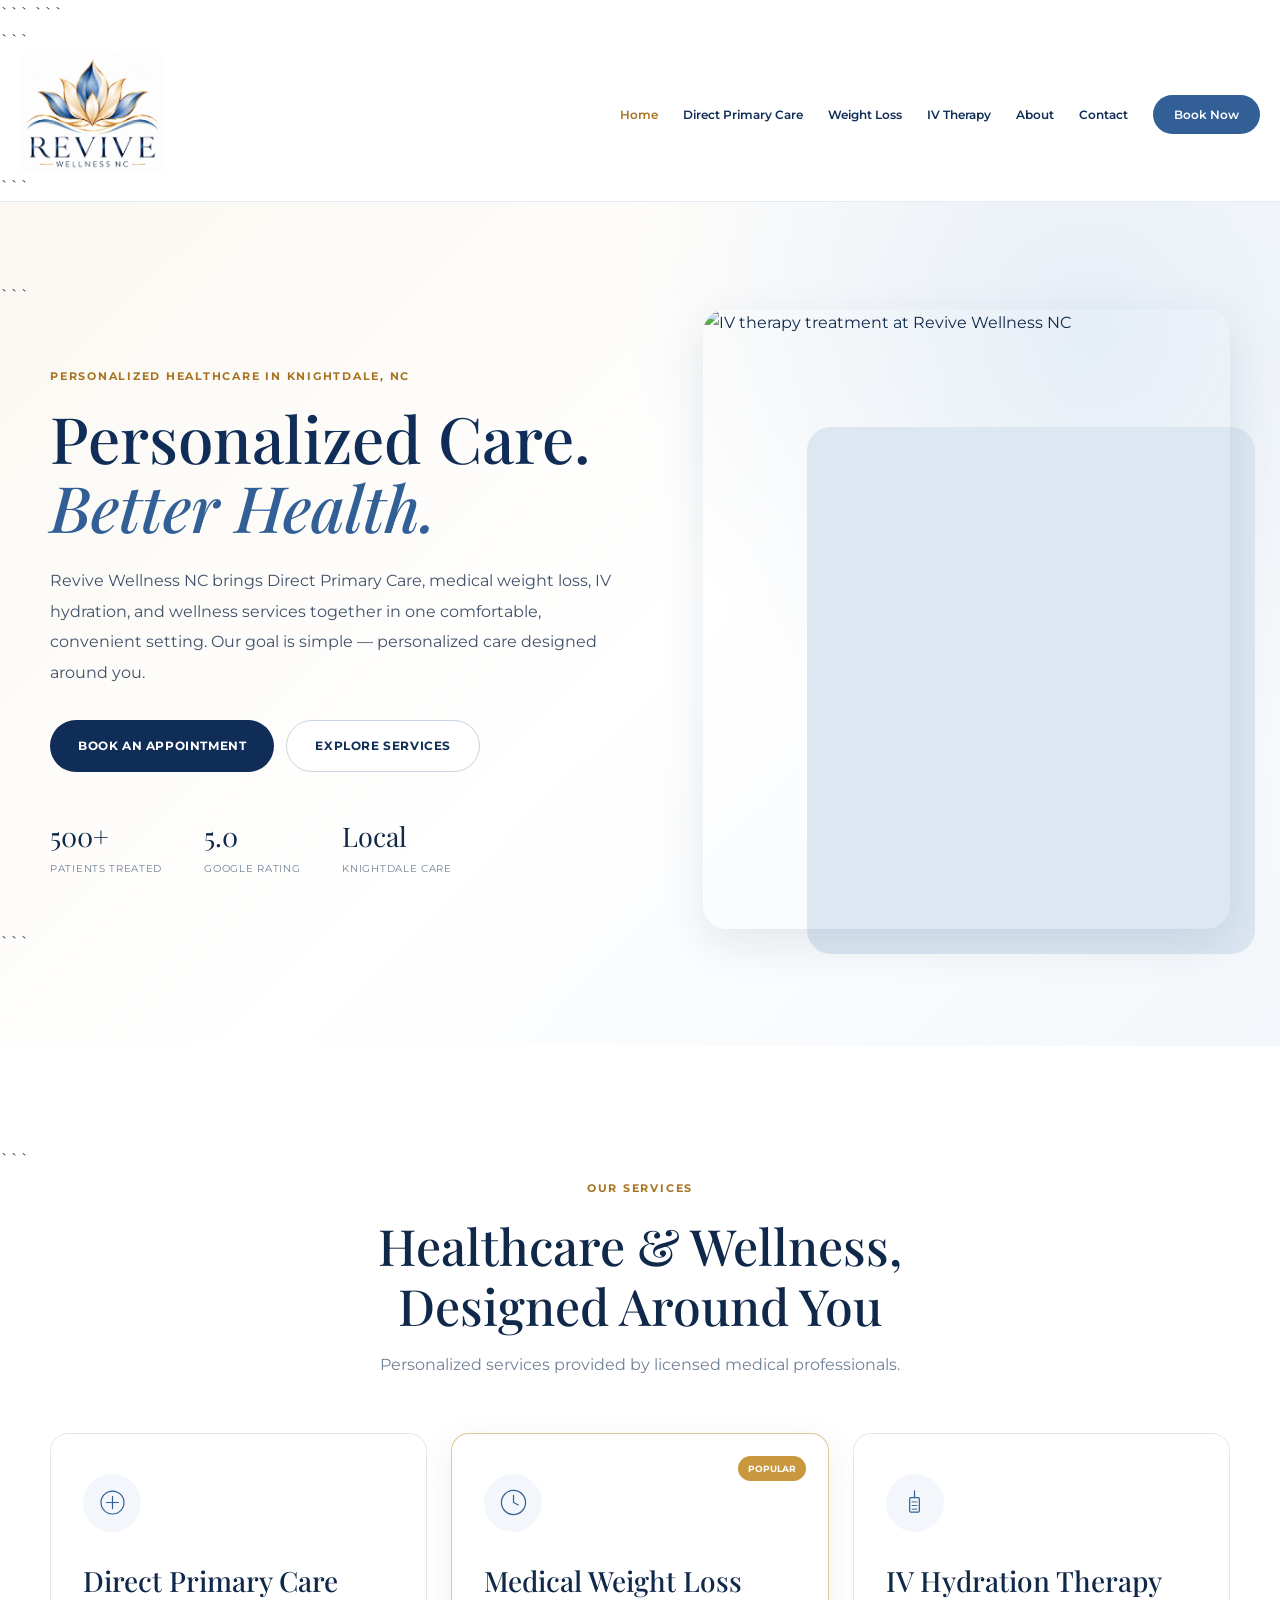
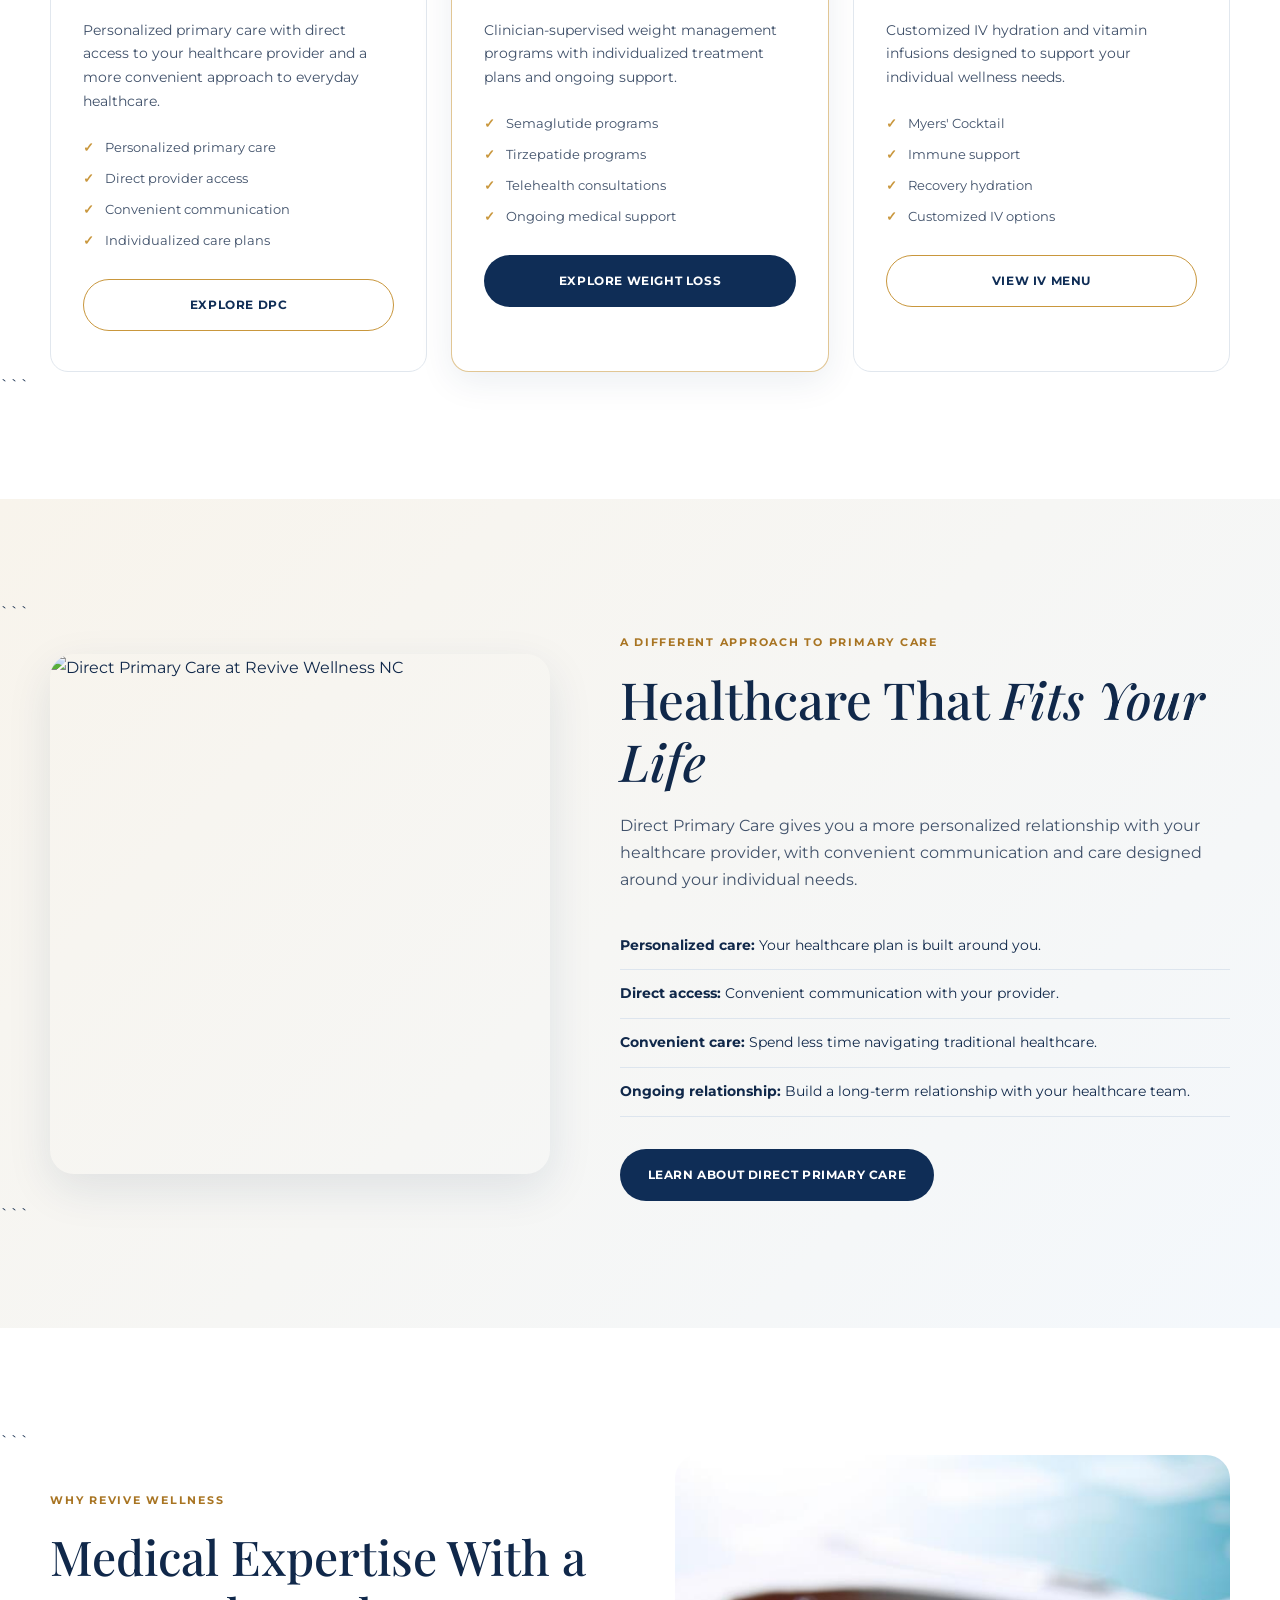
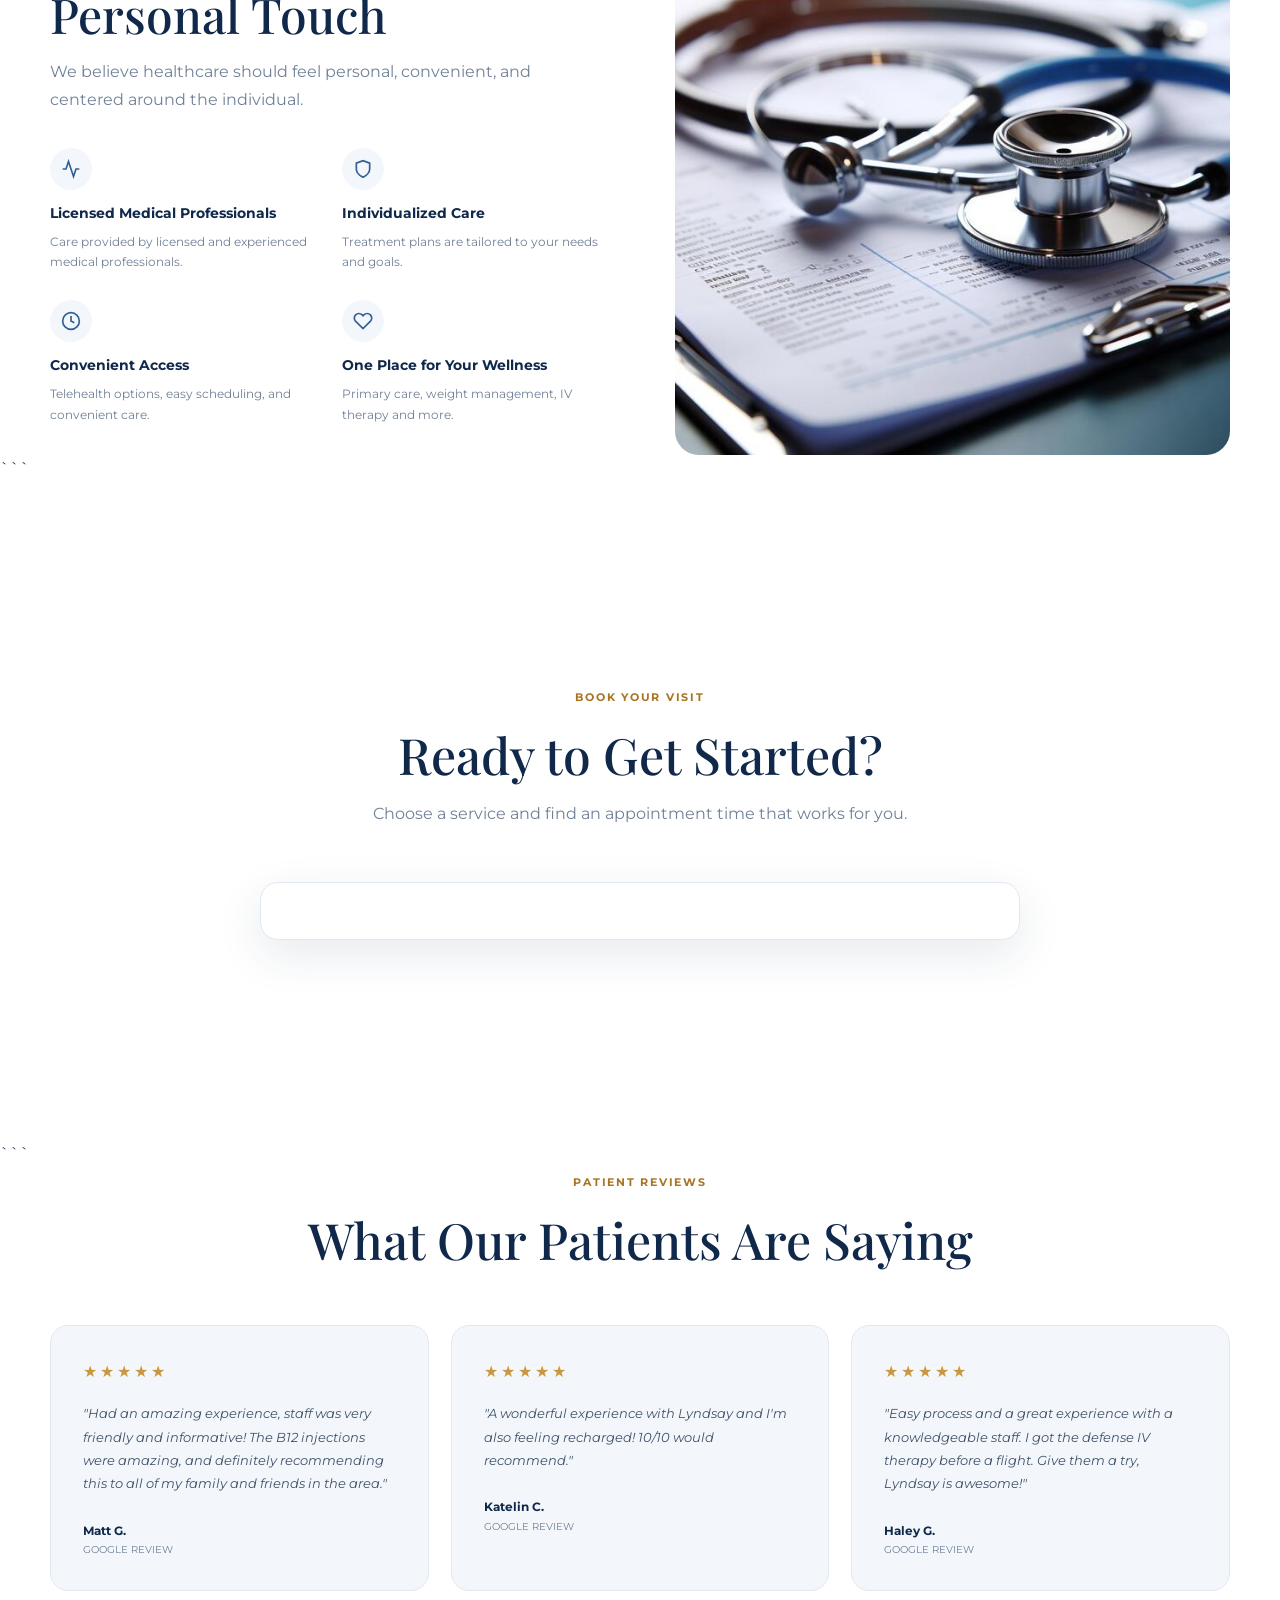
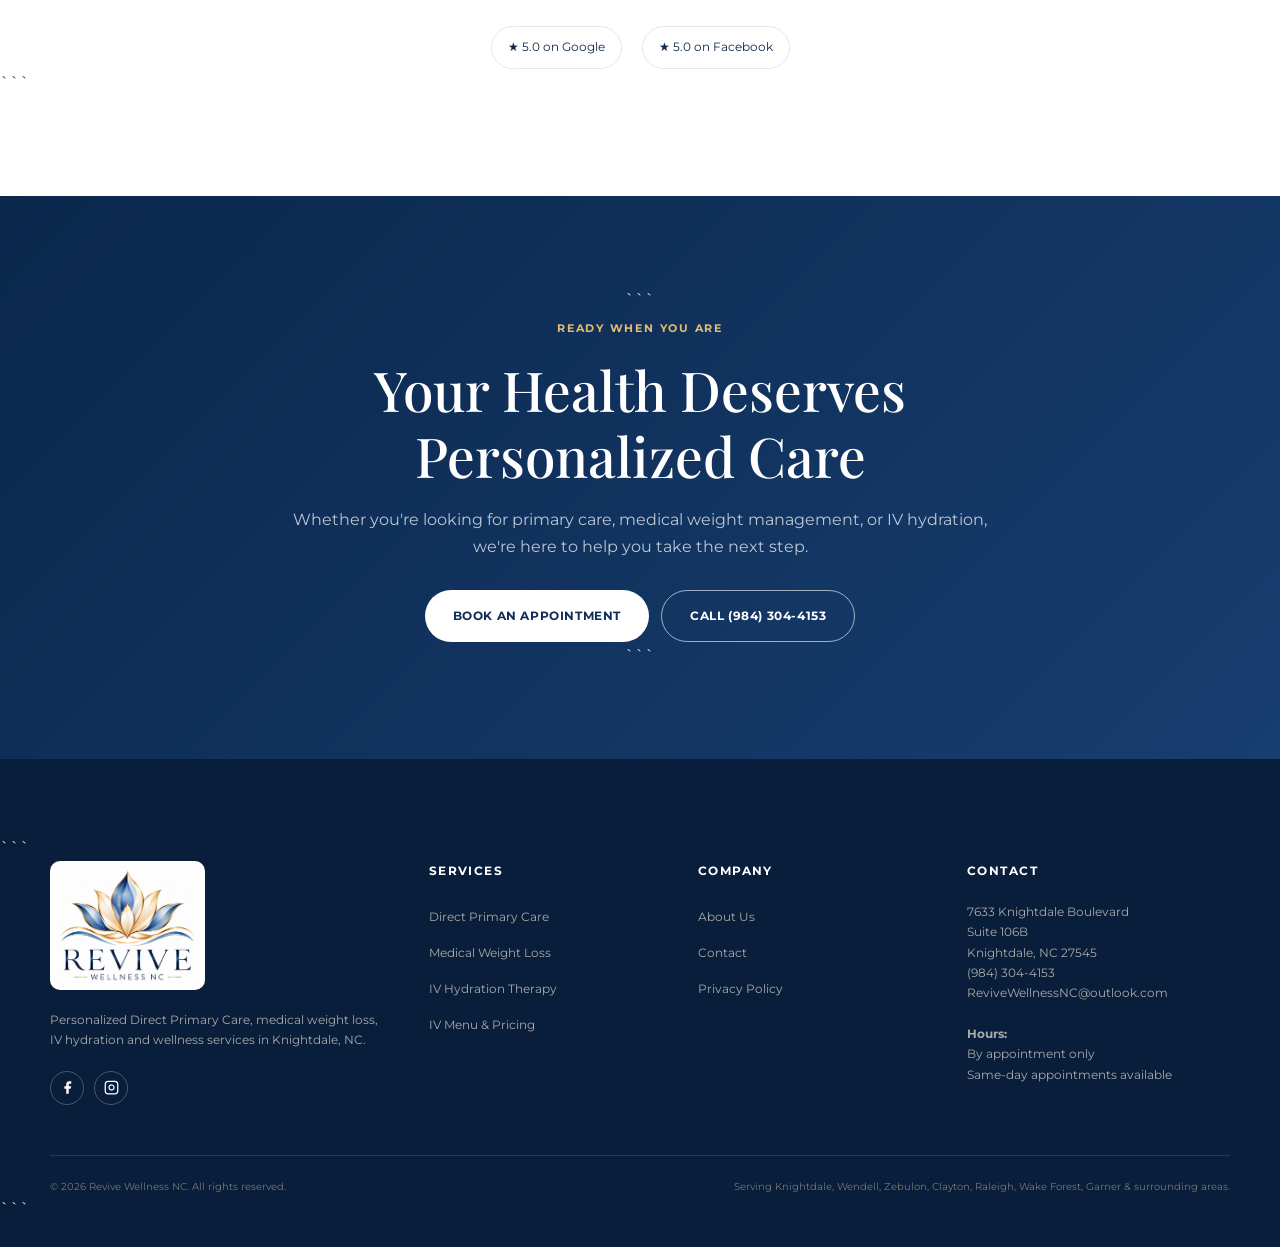
==== commit 14865313: "Refactor header styles and update color palette Removed old header styles and added new styles with " ====
--- a/index.html
+++ b/index.html
@@ -30,8 +30,7 @@
 <link href="https://fonts.googleapis.com/css2?family=Montserrat:wght@300;400;500;600;700&family=Playfair+Display:wght@400;500;600;700&display=swap" rel="stylesheet">
 
 <style>
-
-    :root {
+:root {
         --cream: #f8f6f2;
         --cream-dark: #eeeae2;
         --white: #ffffff;
@@ -873,218 +872,296 @@
     }
 
 
-    /* ===== HEADER REFRESH ONLY ===== */
+    /* ===== MOBILE HEADER FIX: COMPACT + CLOSED MENU ===== */
+@media (max-width: 950px) {
     .navbar {
-        position: sticky;
-        top: 0;
-        z-index: 1000;
-        background: rgba(255,255,255,.98);
-        border-bottom: 1px solid #edf0f4;
-        backdrop-filter: blur(10px);
+        min-height: 64px !important;
+        height: 64px !important;
     }
 
     .nav-container {
-        width: min(1280px, calc(100% - 40px));
-        min-height: 112px;
-        margin: auto;
-        display: flex;
-        align-items: center;
-        justify-content: space-between;
-        gap: 30px;
+        width: calc(100% - 24px) !important;
+        min-height: 64px !important;
+        height: 64px !important;
+        padding: 0 !important;
+        display: flex !important;
+        align-items: center !important;
+        justify-content: flex-end !important;
+        position: relative !important;
+    }
+
+    .navbar .logo {
+        position: absolute !important;
+        left: 50% !important;
+        top: 50% !important;
+        transform: translate(-50%, -50%) !important;
+        width: 125px !important;
+        height: 58px !important;
+        margin: 0 !important;
     }
 
     .navbar .logo-img {
-        width: 205px;
-        height: auto;
-        object-fit: contain;
-    }
-
+        width: 125px !important;
+        height: 58px !important;
+        max-width: 125px !important;
+        max-height: 58px !important;
+        object-fit: contain !important;
+    }
+
+    .nav-toggle {
+        display: block !important;
+        position: relative !important;
+        z-index: 1002 !important;
+        margin: 0 !important;
+        padding: 8px 2px 8px 10px !important;
+    }
+
+    /* Critical fix: menu must not occupy space until hamburger is tapped */
     .nav-menu {
-        display: flex;
-        align-items: center;
-        gap: 22px;
-        list-style: none;
+        display: none !important;
+        position: absolute !important;
+        top: 64px !important;
+        left: -12px !important;
+        width: calc(100% + 24px) !important;
+        height: auto !important;
+        max-height: calc(100vh - 64px) !important;
+        overflow-y: auto !important;
+        padding: 12px 20px 20px !important;
+        background: #fff !important;
+        flex-direction: column !important;
+        align-items: stretch !important;
+        gap: 0 !important;
+        box-shadow: 0 12px 25px rgba(0,0,0,.08) !important;
+    }
+
+    .nav-menu.open {
+        display: flex !important;
+    }
+
+    .nav-menu li {
+        width: 100% !important;
+        padding: 0 !important;
+        margin: 0 !important;
     }
 
     .nav-menu a {
-        font-size: 10px;
-        font-weight: 600;
-        color: #17345f;
-        letter-spacing: .10em;
-        text-transform: uppercase;
-        white-space: nowrap;
-    }
-
-    .nav-menu a:hover,
-    .nav-menu a.active {
-        color: #b58a42;
-    }
-
-    .nav-menu a.active {
-        position: relative;
-    }
-
-    .nav-menu a.active::after {
-        content: "";
-        position: absolute;
-        left: 0;
-        right: 0;
-        bottom: -10px;
-        height: 1px;
-        background: #b58a42;
-    }
-
-    .btn-nav {
-        background: #607fa9;
-        color: #fff !important;
-        padding: 14px 23px;
-        border-radius: 30px;
-    }
-
-    .btn-nav:hover {
-        background: #17345f;
-        color: #fff !important;
-    }
-
-    @media (max-width: 950px) {
-        .nav-container {
-            min-height: 92px;
-        }
-
-        .navbar .logo-img {
-            width: 170px;
-        }
-
-        .nav-menu {
-            top: 92px;
-        }
-    }
-
-    @media (max-width: 600px) {
-        .nav-container {
-            width: calc(100% - 28px);
-        }
-
-        .navbar .logo-img {
-            width: 150px;
-        }
-    }
-
-
-/* ===== COMPACT CENTERED HEADER ===== */
-@media (min-width: 951px) {
-    .nav-container {
-        position: relative;
-        width: min(1280px, calc(100% - 40px));
-        min-height: 88px;
-        height: 88px;
-        display: flex;
-        align-items: center;
-        justify-content: center;
-    }
-
-    .navbar .logo {
-        position: absolute;
-        left: 50%;
-        top: 50%;
-        transform: translate(-50%, -50%);
-        z-index: 2;
-    }
-
-    .navbar .logo-img {
-        width: 148px;
-        max-height: 78px;
-        object-fit: contain;
-    }
-
+        display: block !important;
+        padding: 11px 2px !important;
+    }
+
+    .nav-menu .btn-nav {
+        margin-top: 8px !important;
+        padding: 12px 18px !important;
+    }
+}
+
+
+/* ===== REVIVE LOGO COLOR PALETTE ===== */
+:root {
+    --cream: #FBF8F2;
+    --cream-dark: #F2EBDD;
+    --white: #FFFFFF;
+    --charcoal: #10284A;
+    --text: #40516A;
+    --muted: #708096;
+    --accent: #C9973D;
+    --accent-dark: #A87422;
+    --border: #E2E8F0;
+    --shadow: 0 15px 45px rgba(15, 45, 86, .10);
+    --navy: #0F2D56;
+    --royal-blue: #315F96;
+    --soft-blue: #DCE7F2;
+    --pale-blue: #F3F7FB;
+}
+
+/* Header */
+.navbar {
+    background: rgba(255,255,255,.98);
+    border-bottom: 1px solid #E4EAF1;
+}
+
+.nav-menu a {
+    color: var(--navy);
+}
+
+.nav-menu a:hover,
+.nav-menu a.active {
+    color: var(--accent-dark);
+}
+
+.nav-menu a.active::after {
+    background: var(--accent);
+}
+
+.btn-nav {
+    background: var(--royal-blue);
+    color: #fff !important;
+}
+
+.btn-nav:hover {
+    background: var(--navy);
+}
+
+/* Buttons */
+.btn-primary {
+    background: var(--navy);
+    color: #fff;
+}
+
+.btn-primary:hover {
+    background: var(--royal-blue);
+}
+
+.btn-secondary {
+    border-color: #C9D5E2;
+    color: var(--navy);
+    background: #fff;
+}
+
+.btn-secondary:hover {
+    border-color: var(--accent);
+    color: var(--accent-dark);
+}
+
+.btn-outline {
+    border-color: var(--accent);
+    color: var(--navy);
+}
+
+.btn-outline:hover {
+    background: var(--accent);
+    color: #fff;
+}
+
+/* Hero */
+.hero {
+    background:
+        radial-gradient(circle at 85% 15%, rgba(220,231,242,.72), transparent 35%),
+        linear-gradient(135deg, #FBF8F2 0%, #FFFFFF 52%, #F3F7FB 100%);
+}
+
+.hero-badge,
+.section-badge {
+    color: var(--accent-dark);
+}
+
+.hero h1 {
+    color: var(--navy);
+}
+
+.hero h1 span {
+    color: var(--royal-blue);
+}
+
+.hero-subtitle {
+    color: var(--text);
+}
+
+.hero-image::before {
+    background: var(--soft-blue);
+}
+
+/* Services */
+.service-card {
+    border-color: #E1E7EE;
+}
+
+.service-card.featured {
+    border-color: rgba(201,151,61,.55);
+    box-shadow: 0 10px 35px rgba(15,45,86,.08);
+}
+
+.service-icon,
+.feature-icon {
+    background: var(--pale-blue);
+    color: var(--royal-blue);
+}
+
+.service-badge {
+    background: var(--accent);
+}
+
+/* Alternating light sections */
+.dpc-section,
+.how-it-works {
+    background:
+        linear-gradient(135deg, #F8F4EC 0%, #F4F8FC 100%);
+}
+
+.dpc-list li {
+    border-color: #DDE5EE;
+}
+
+.step-number,
+.testimonial-rating {
+    color: var(--accent);
+}
+
+.testimonial-card {
+    background: var(--pale-blue);
+    border: 1px solid #E1E8F0;
+}
+
+/* Booking */
+.booking-section {
+    background: #fff;
+}
+
+/* Main CTA */
+.cta-section {
+    background:
+        linear-gradient(135deg, #0B274C 0%, #173E70 100%);
+}
+
+.cta-section .section-badge {
+    color: #E3BC70;
+}
+
+.btn-white {
+    color: var(--navy);
+}
+
+.btn-outline-white:hover {
+    background: rgba(255,255,255,.10);
+}
+
+/* Footer */
+.footer {
+    background: #081E3A;
+}
+
+.footer-bottom {
+    border-color: rgba(255,255,255,.12);
+}
+
+.footer li a:hover,
+.footer-contact a:hover {
+    color: #E3BC70;
+}
+
+.footer-social a {
+    border-color: rgba(255,255,255,.25);
+}
+
+/* Keep the supplied full-color logo visible in the footer */
+.footer-brand .logo-img {
+    filter: none;
+    background: #fff;
+    border-radius: 10px;
+    padding: 4px;
+}
+
+/* Mobile dropdown follows new palette */
+@media (max-width: 950px) {
     .nav-menu {
-        width: 100%;
-        display: grid;
-        grid-template-columns: repeat(3, auto) 190px repeat(4, auto);
-        align-items: center;
-        justify-content: space-between;
-        gap: 14px;
-    }
-
-    .nav-menu li:nth-child(4) {
-        grid-column: 5;
-    }
-
-    .nav-menu a {
-        font-size: 9px;
-        letter-spacing: .09em;
-    }
-
-    .btn-nav {
-        padding: 11px 19px;
-    }
-}
-
-@media (max-width: 950px) {
-    .nav-container {
-        min-height: 78px;
-        height: 78px;
-    }
-
-    .navbar .logo-img {
-        width: 138px;
-        max-height: 68px;
-        object-fit: contain;
-    }
-
-    .nav-menu {
-        top: 78px;
-    }
-}
-
-
-/* ===== MAXIMIZED LOGO — SAME HEADER HEIGHT ===== */
-@media (min-width: 951px) {
-    .nav-container {
-        min-height: 88px;
-        height: 88px;
-        overflow: visible;
-    }
-
-    .navbar .logo {
-        height: 84px;
-        width: 180px;
-        display: flex;
-        align-items: center;
-        justify-content: center;
-    }
-
-    .navbar .logo-img {
-        width: 100%;
-        height: 100%;
-        max-width: 180px;
-        max-height: 84px;
-        object-fit: contain;
-        display: block;
-    }
-}
-
-@media (max-width: 950px) {
-    .nav-container {
-        min-height: 78px;
-        height: 78px;
-    }
-
-    .navbar .logo {
-        height: 74px;
-        display: flex;
-        align-items: center;
-    }
-
-    .navbar .logo-img {
-        width: 160px;
-        height: 74px;
-        max-height: 74px;
-        object-fit: contain;
-        display: block;
-    }
-}
-
+        background: rgba(255,255,255,.99) !important;
+        border-top-color: #E4EAF1 !important;
+    }
+
+    .nav-toggle span {
+        background: var(--navy);
+    }
+}
 </style>
 ```
 
@@ -1626,90 +1703,6 @@
 
 </section>
 
-<!-- HOW IT WORKS -->
-
-<section class="how-it-works">
-
-```
-<div class="container">
-
-    <div class="section-header">
-
-        <span class="section-badge">
-            Getting Started
-        </span>
-
-        <h2>
-            Getting Started Is Simple
-        </h2>
-
-        <p>
-            Take the next step toward personalized healthcare and wellness.
-        </p>
-
-    </div>
-
-
-    <div class="steps-grid">
-
-        <div class="step">
-
-            <div class="step-number">01</div>
-
-            <h3>Book Your Visit</h3>
-
-            <p>
-                Schedule an appointment or consultation that works for you.
-            </p>
-
-        </div>
-
-
-        <div class="step">
-
-            <div class="step-number">02</div>
-
-            <h3>Meet With Us</h3>
-
-            <p>
-                Discuss your health history, needs, goals, and available options.
-            </p>
-
-        </div>
-
-
-        <div class="step">
-
-            <div class="step-number">03</div>
-
-            <h3>Begin Your Plan</h3>
-
-            <p>
-                Move forward with a personalized plan and ongoing support.
-            </p>
-
-        </div>
-
-    </div>
-
-
-    <div class="steps-cta">
-
-        <a href="https://intakeq.com/booking/atbauq"
-           class="btn btn-primary"
-           target="_blank"
-           rel="noopener noreferrer">
-            Book Your Appointment
-        </a>
-
-    </div>
-
-</div>
-```
-
-</section>
-
-
 <!-- BOOKING WIDGET -->
 
 <section class="booking-section" id="book">
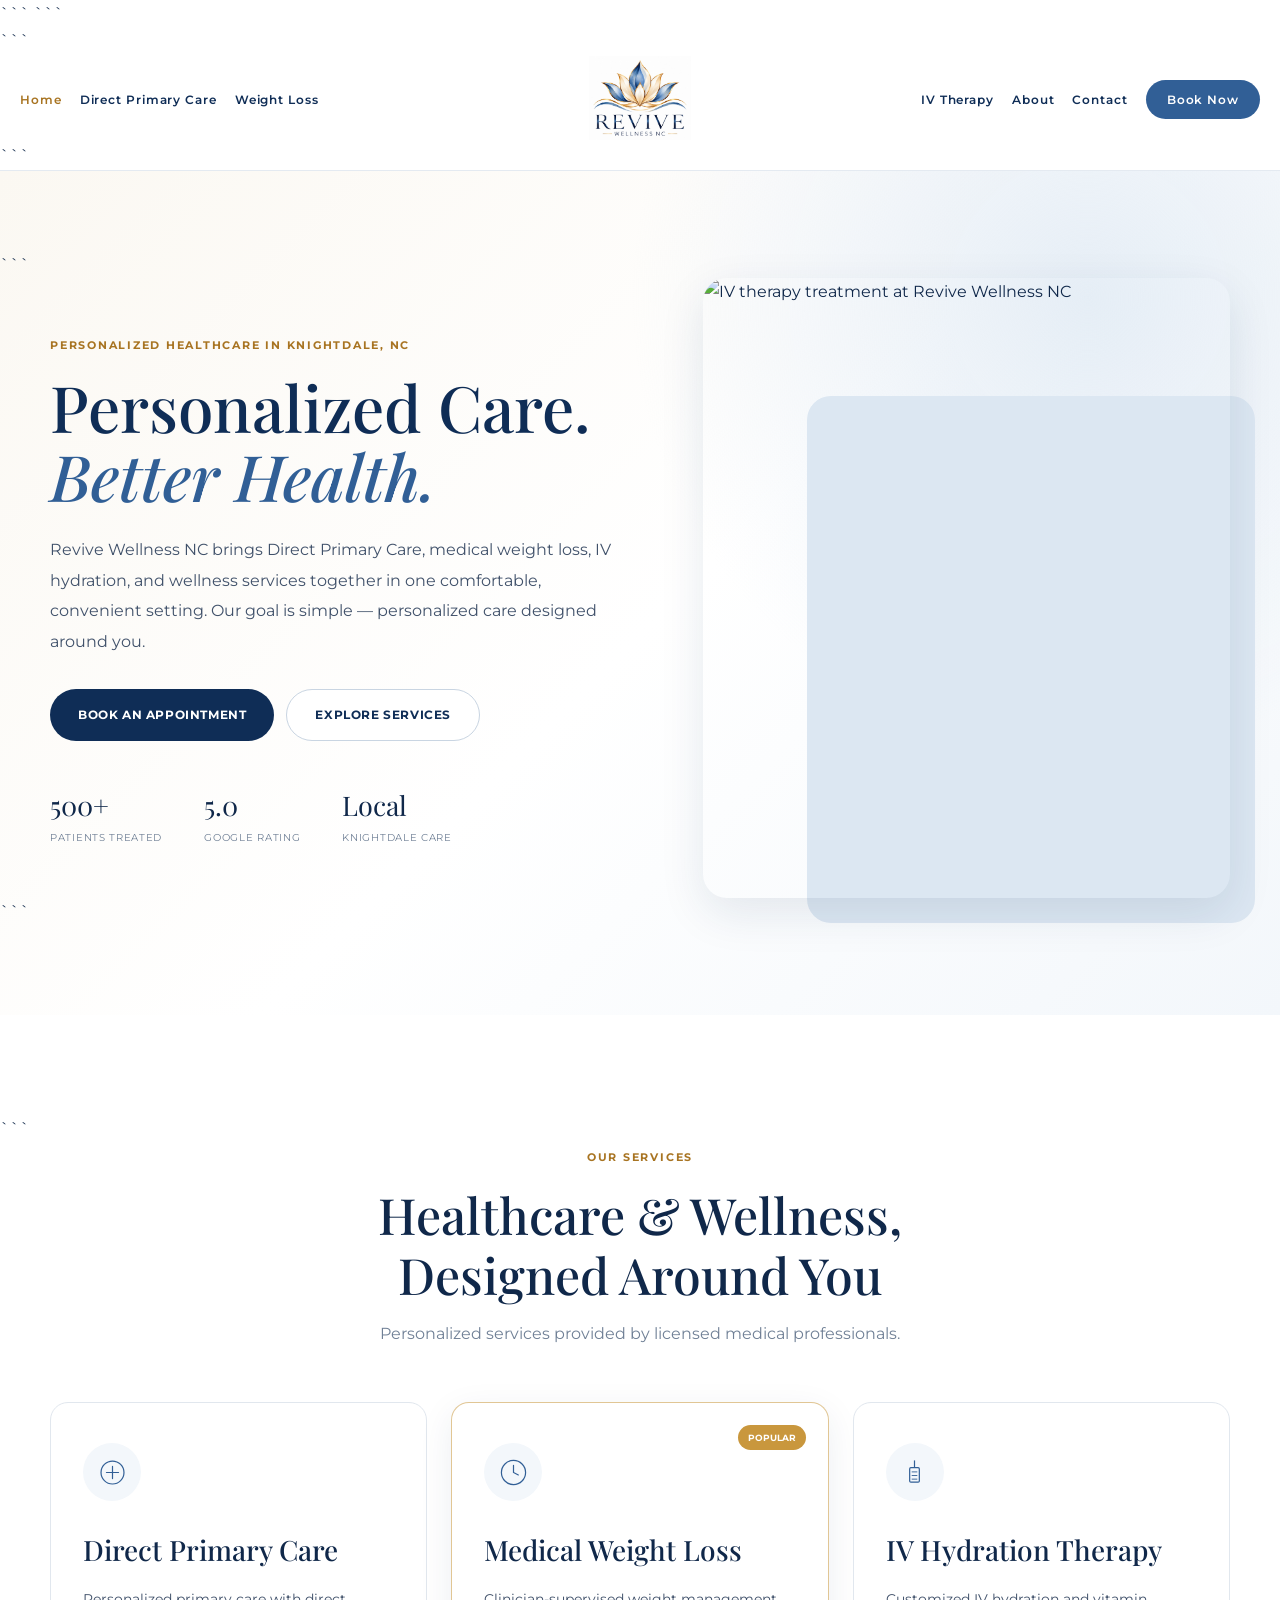
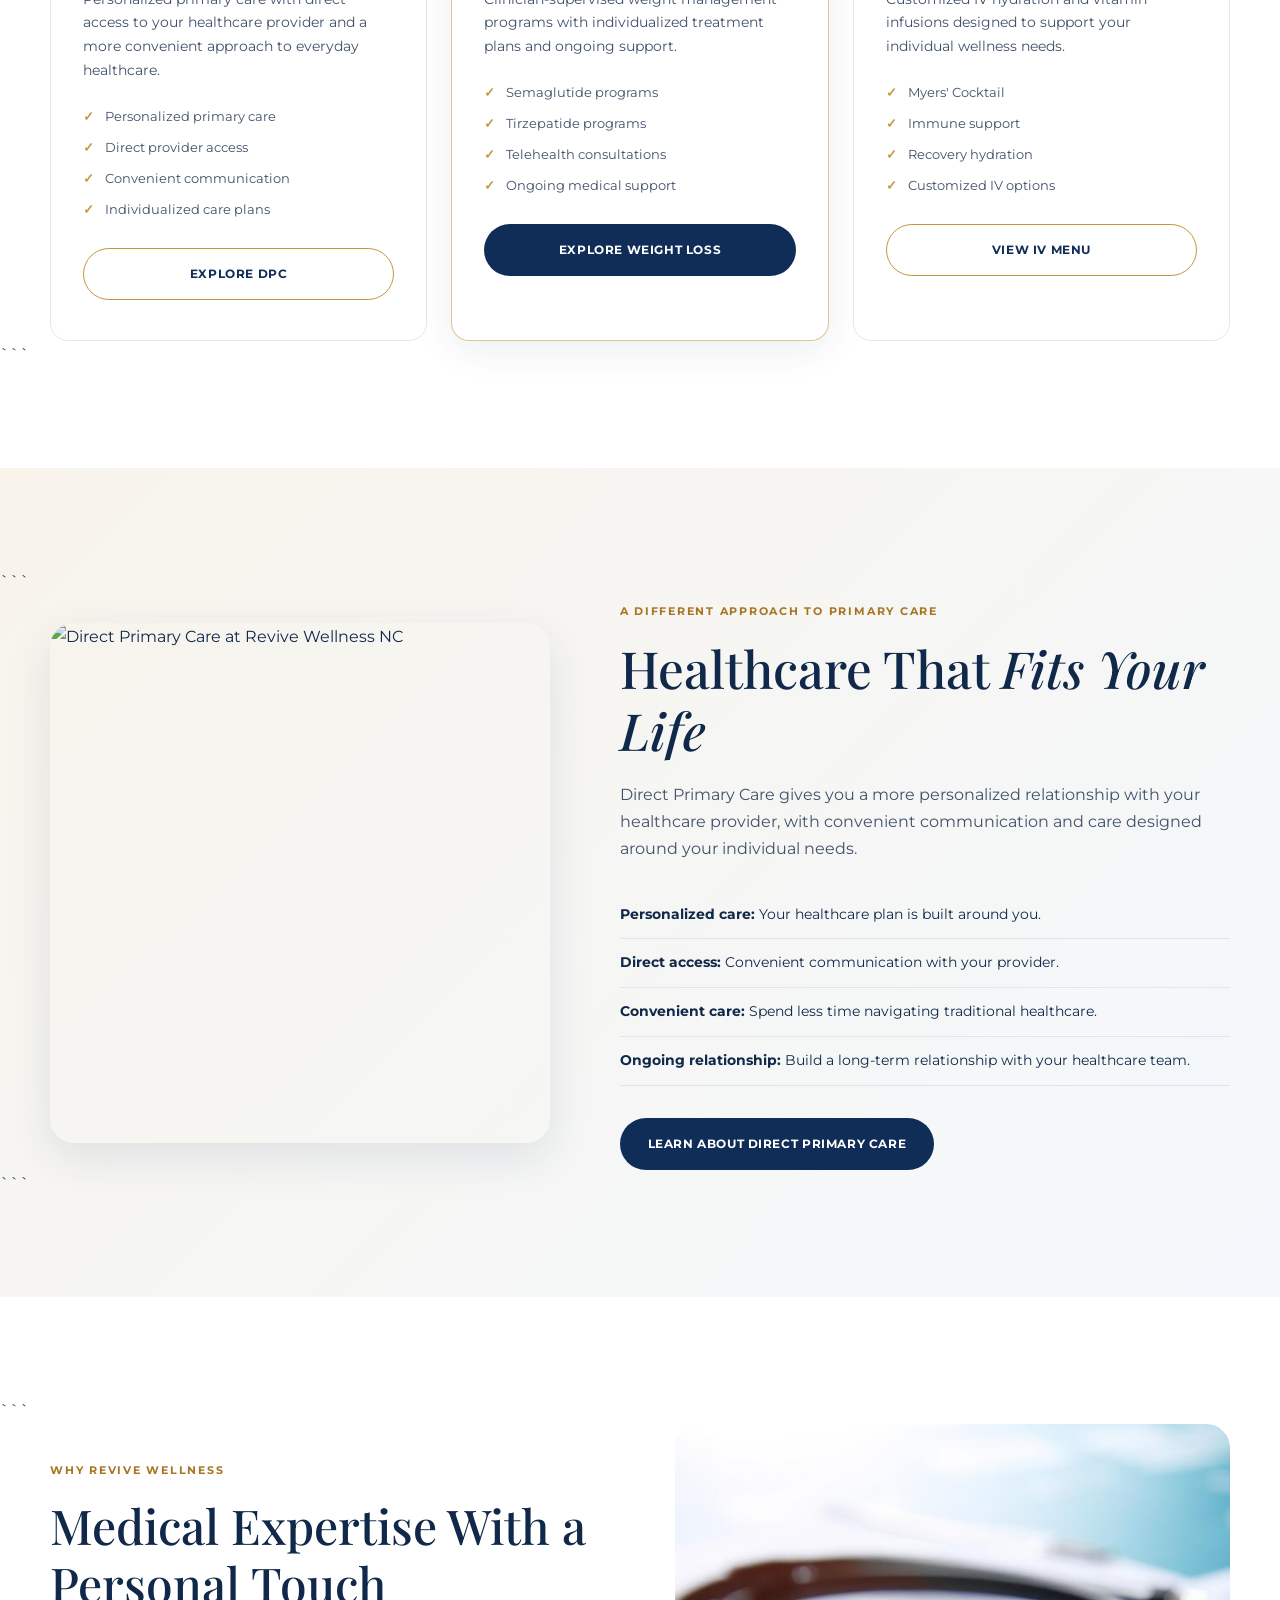
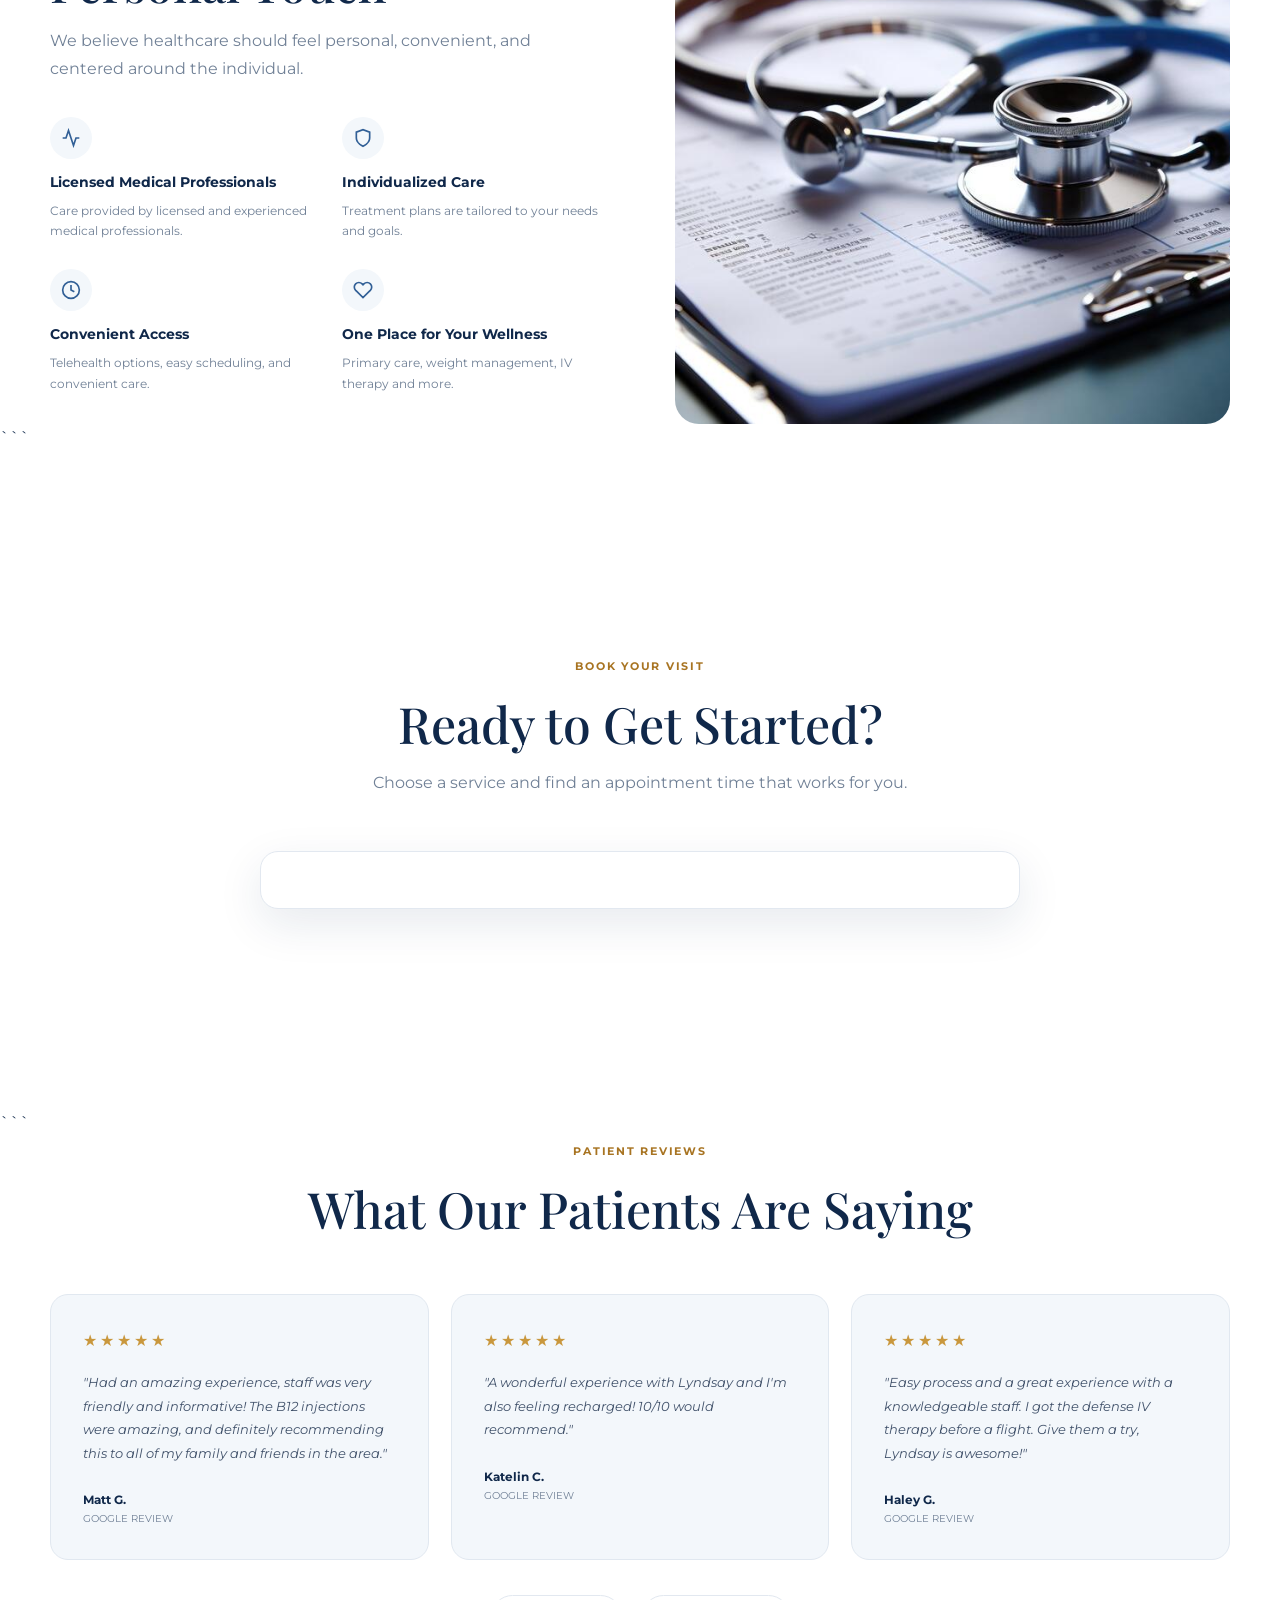
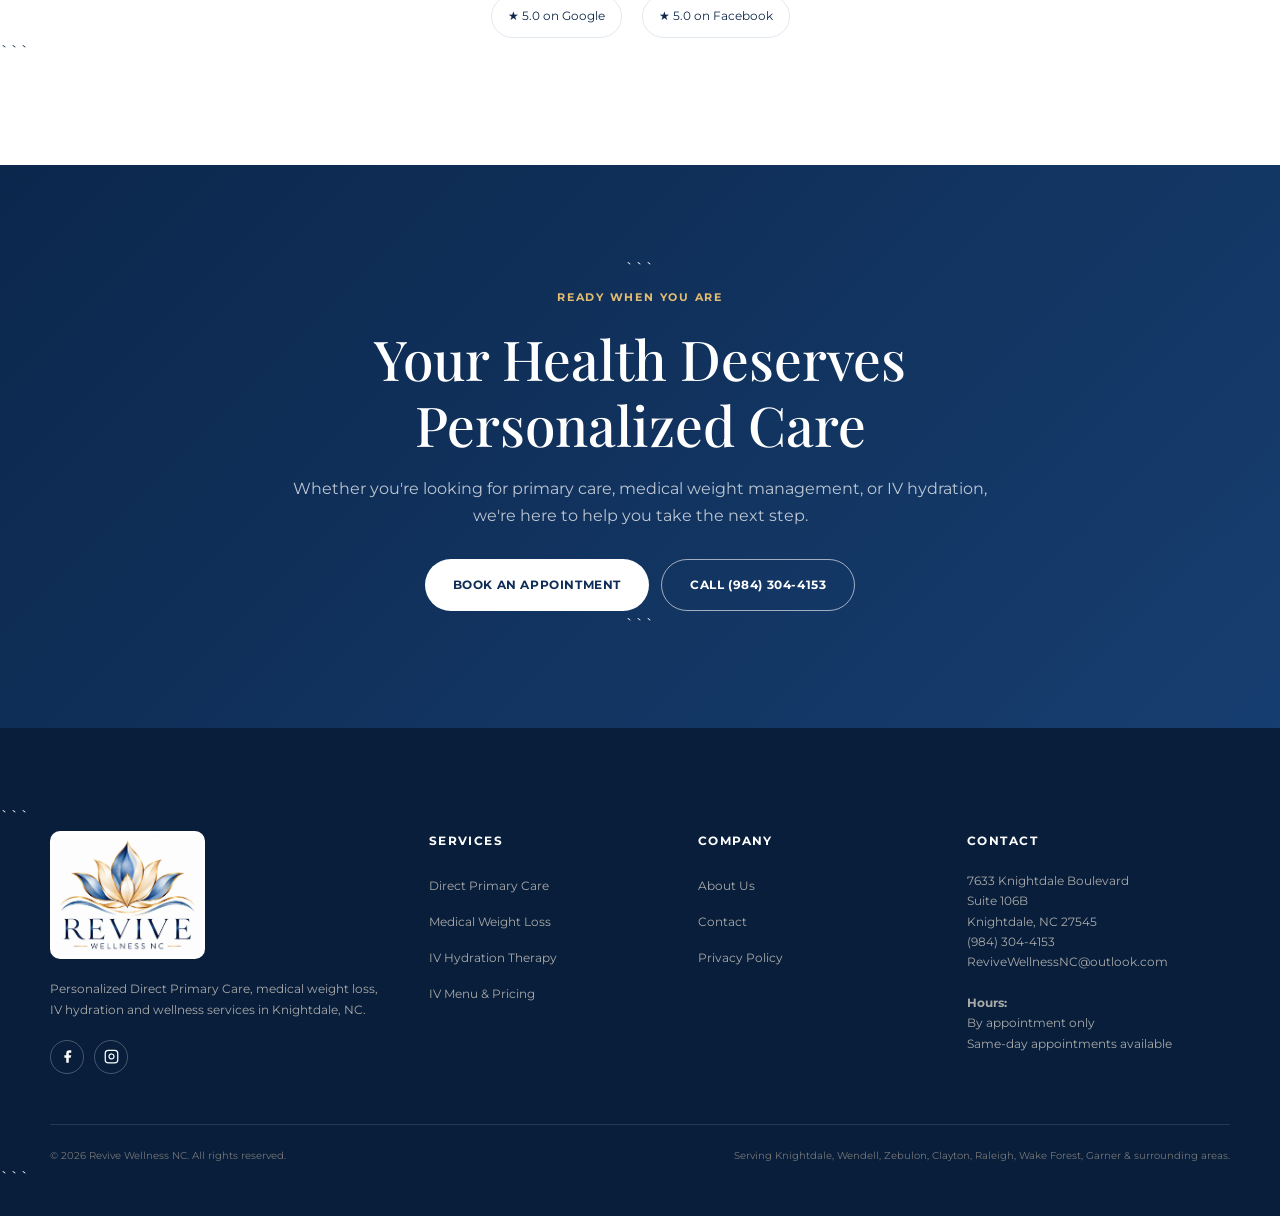
==== commit 2fe677ba: "Enhance logo positioning and header text styles Added media queries for logo centering and header te" ====
--- a/index.html
+++ b/index.html
@@ -1162,6 +1162,104 @@
         background: var(--navy);
     }
 }
+
+/* ===== CENTER LOGO FIX ===== */
+/* Desktop: center logo independently of unequal nav items */
+@media (min-width: 951px) {
+    .nav-container {
+        position: relative !important;
+        min-height: 88px !important;
+        height: 88px !important;
+    }
+
+    .navbar .logo {
+        position: absolute !important;
+        left: 50% !important;
+        top: 50% !important;
+        transform: translate(-50%, -50%) !important;
+        z-index: 5 !important;
+        width: 180px !important;
+        height: 84px !important;
+        display: flex !important;
+        align-items: center !important;
+        justify-content: center !important;
+    }
+
+    .navbar .logo-img {
+        width: 180px !important;
+        height: 84px !important;
+        max-width: 180px !important;
+        max-height: 84px !important;
+        object-fit: contain !important;
+        display: block !important;
+    }
+
+    /* Reserve a true center opening for the logo */
+    .nav-menu {
+        width: 100% !important;
+        display: grid !important;
+        grid-template-columns: repeat(3, max-content) minmax(190px, 1fr) repeat(4, max-content) !important;
+        align-items: center !important;
+        justify-content: space-between !important;
+        column-gap: 18px !important;
+    }
+
+    .nav-menu li:nth-child(4) {
+        grid-column: 5 !important;
+    }
+}
+
+/* Mobile: keep logo centered between screen edges, not menu elements */
+@media (max-width: 950px) {
+    .nav-container {
+        position: relative !important;
+    }
+
+    .navbar .logo {
+        position: absolute !important;
+        left: 50% !important;
+        top: 50% !important;
+        transform: translate(-50%, -50%) !important;
+        margin: 0 !important;
+    }
+}
+
+
+/* ===== LARGER HEADER NAV TEXT ===== */
+@media (min-width: 951px) {
+    .nav-menu a {
+        font-size: 12px !important;
+        font-weight: 600 !important;
+        letter-spacing: .075em !important;
+    }
+
+    .nav-menu .btn-nav {
+        font-size: 12px !important;
+    }
+}
+
+
+/* ===== MAXIMUM SAFE DESKTOP LOGO SIZE ===== */
+@media (min-width: 951px) {
+    .navbar .logo {
+        width: 220px !important;
+        height: 84px !important;
+    }
+
+    .navbar .logo-img {
+        width: 220px !important;
+        height: 84px !important;
+        max-width: 220px !important;
+        max-height: 84px !important;
+        object-fit: contain !important;
+    }
+
+    /* Give the larger centered logo enough breathing room */
+    .nav-menu {
+        grid-template-columns: repeat(3, max-content) minmax(230px, 1fr) repeat(4, max-content) !important;
+    }
+}
+
 </style>
 ```
 
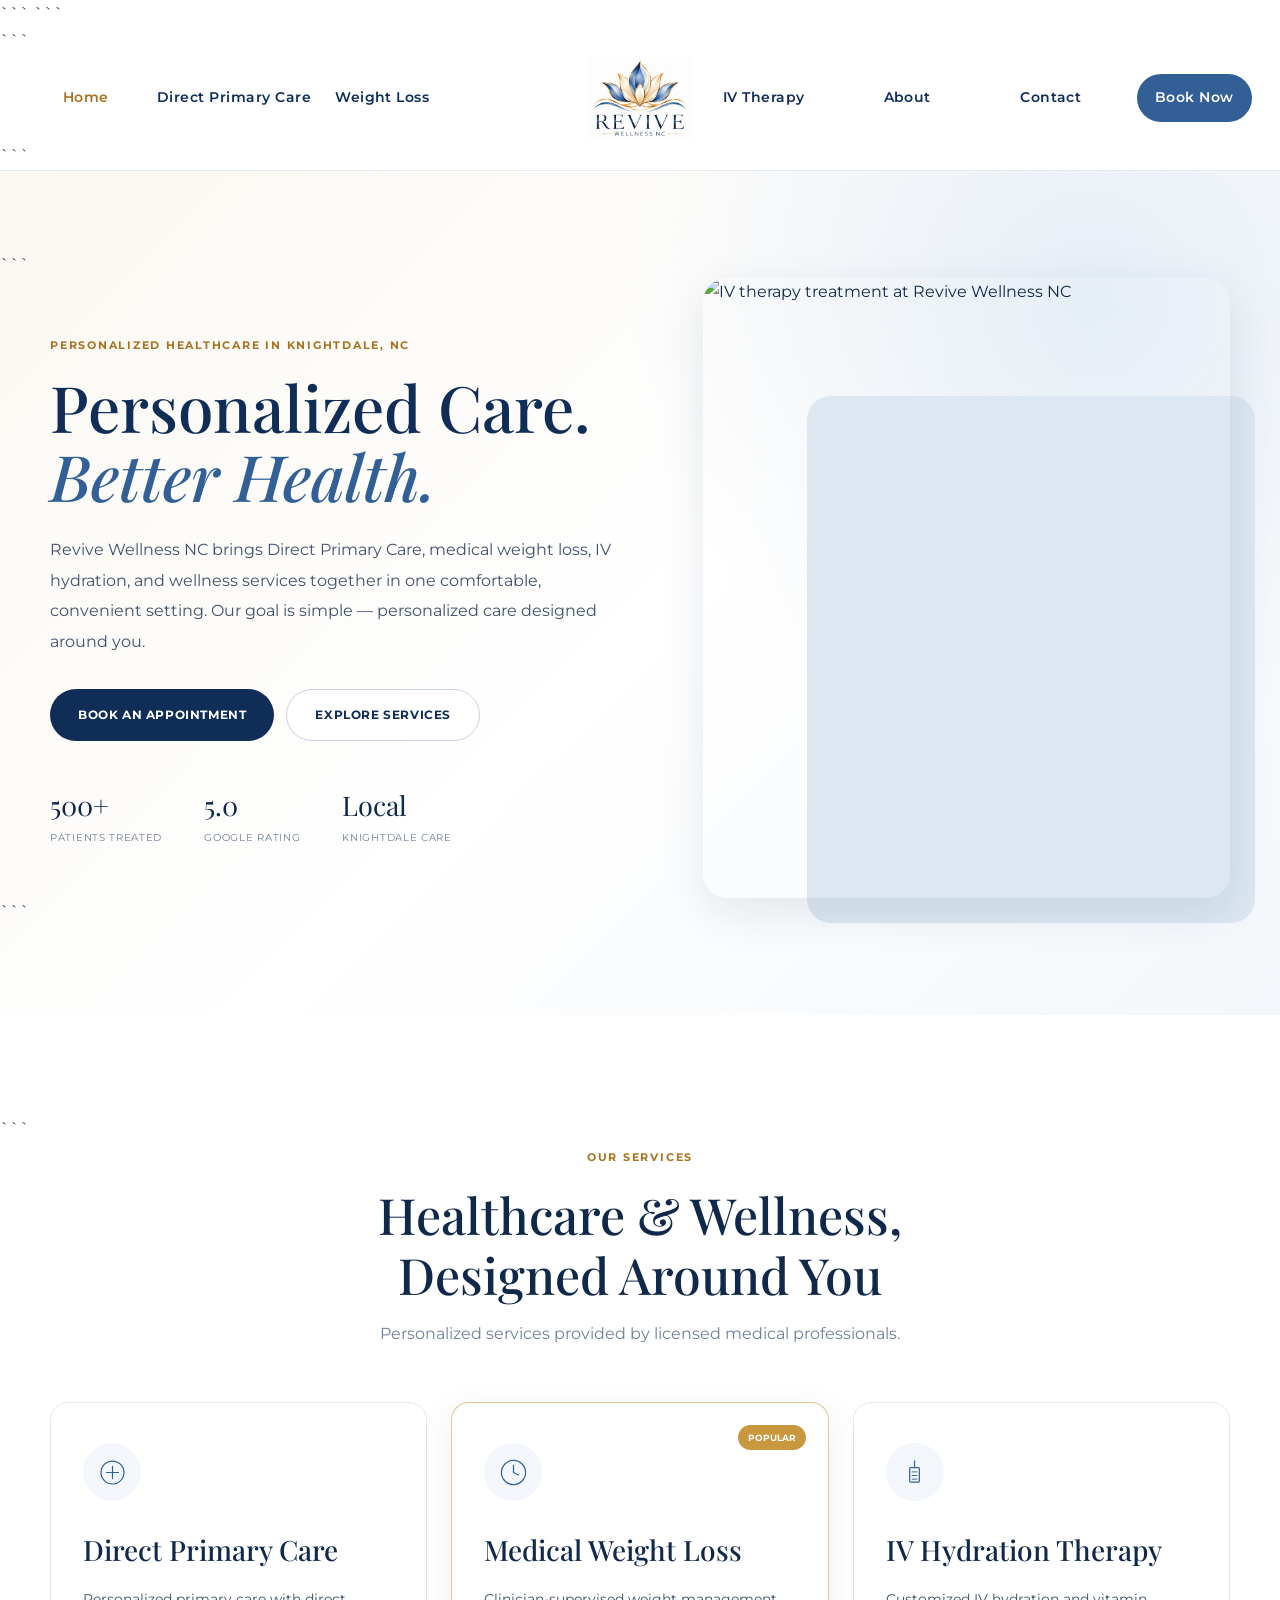
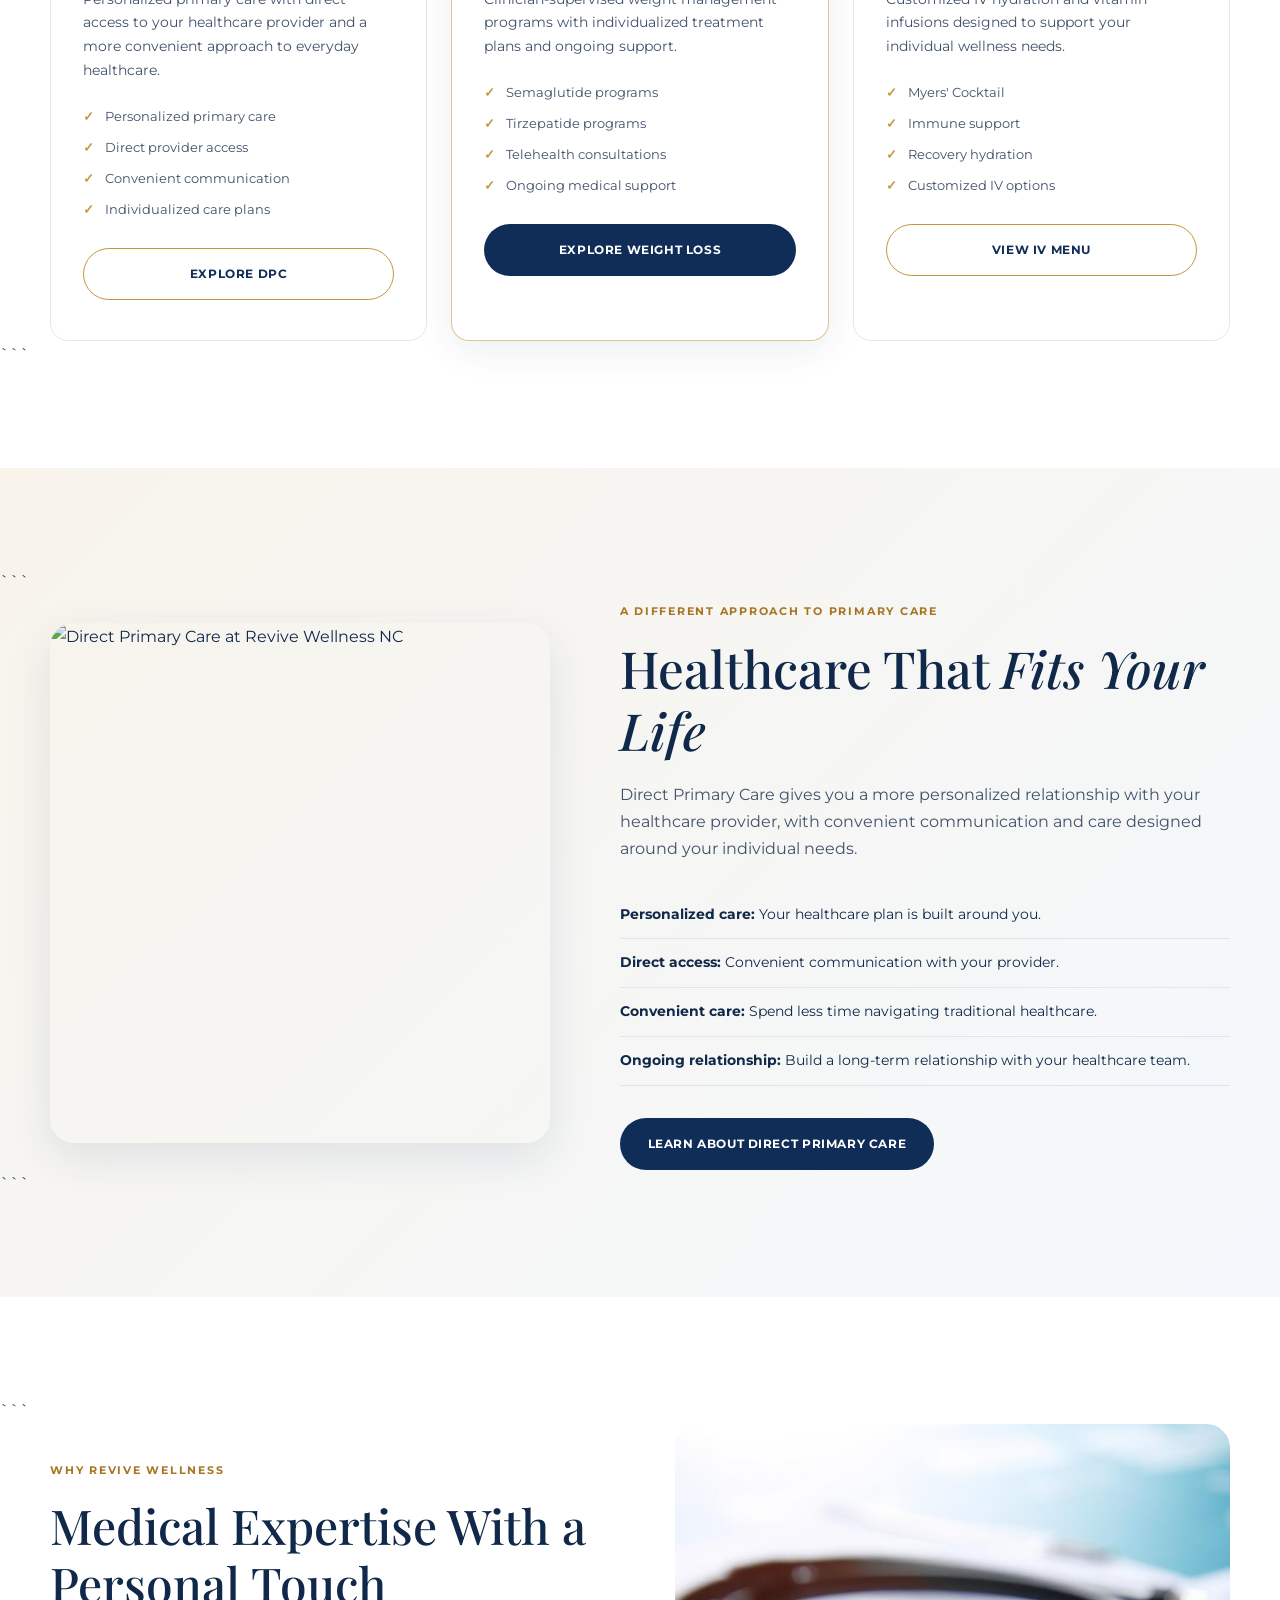
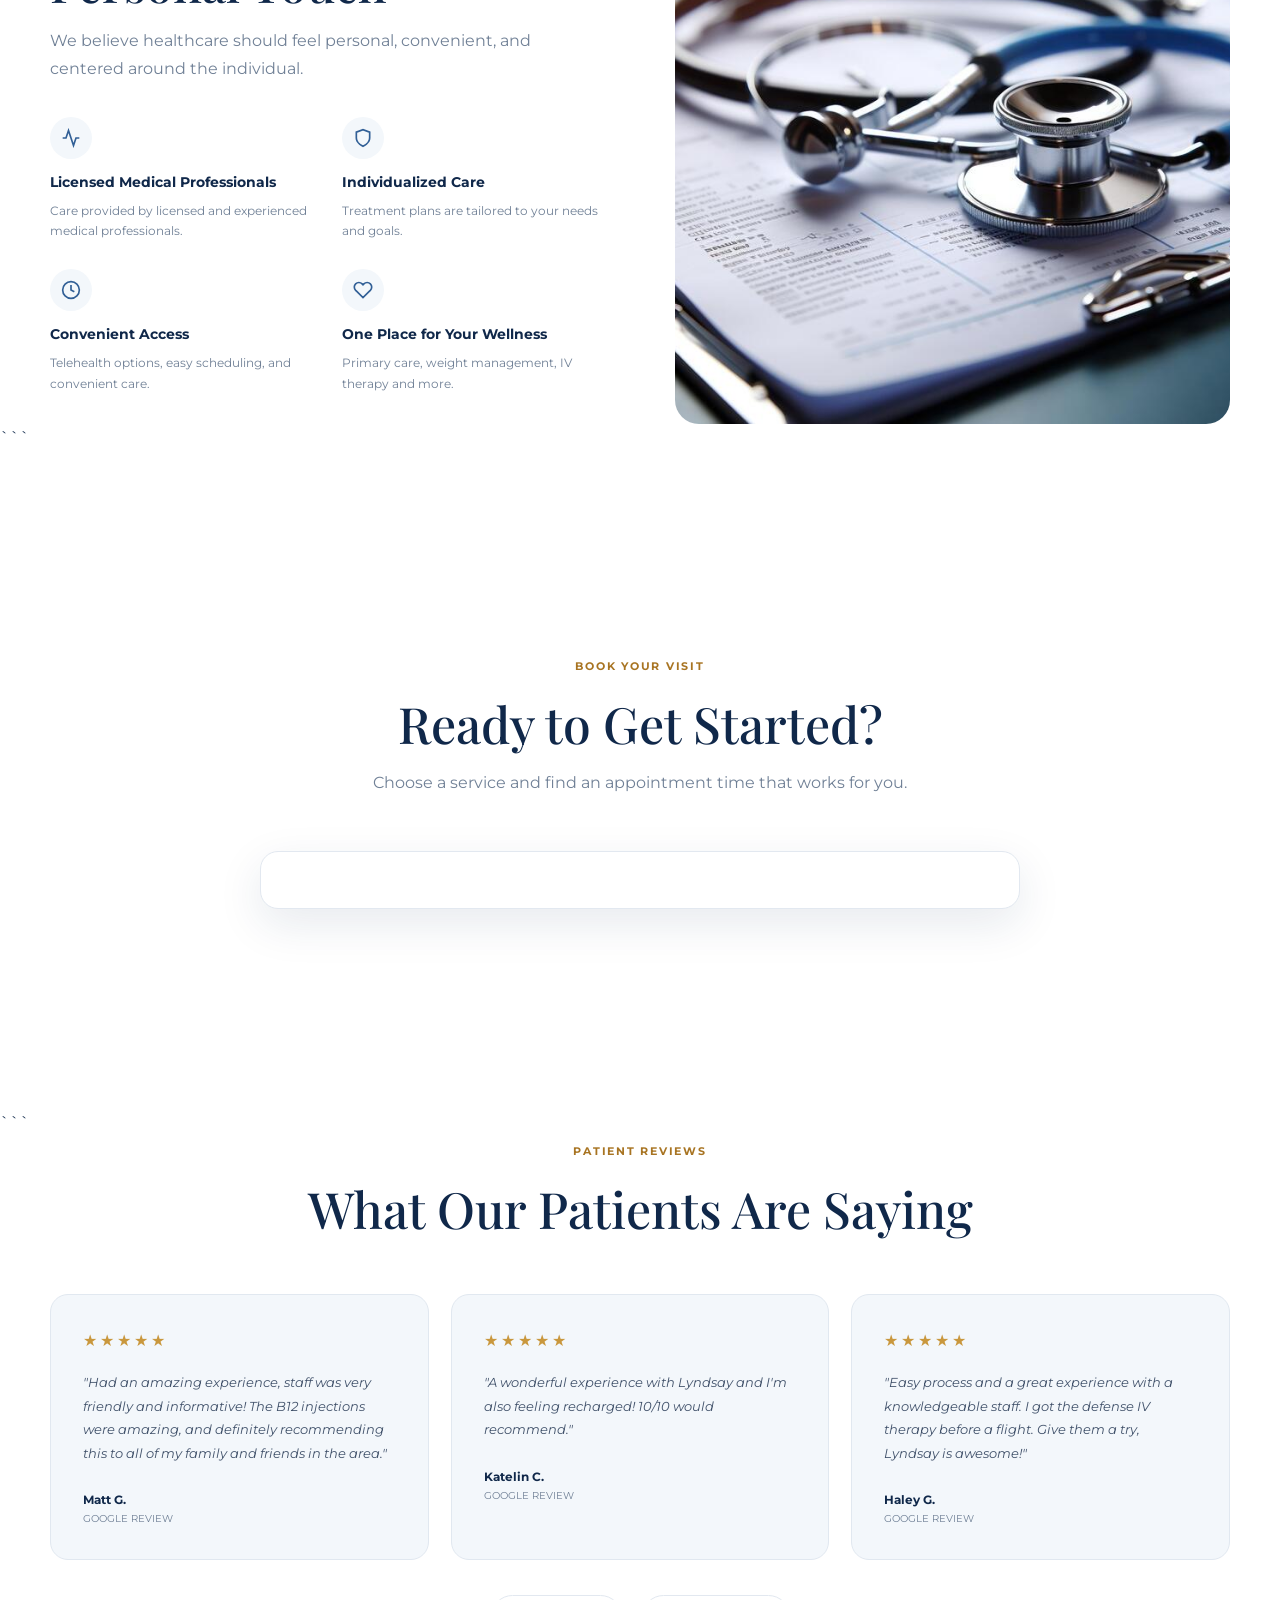
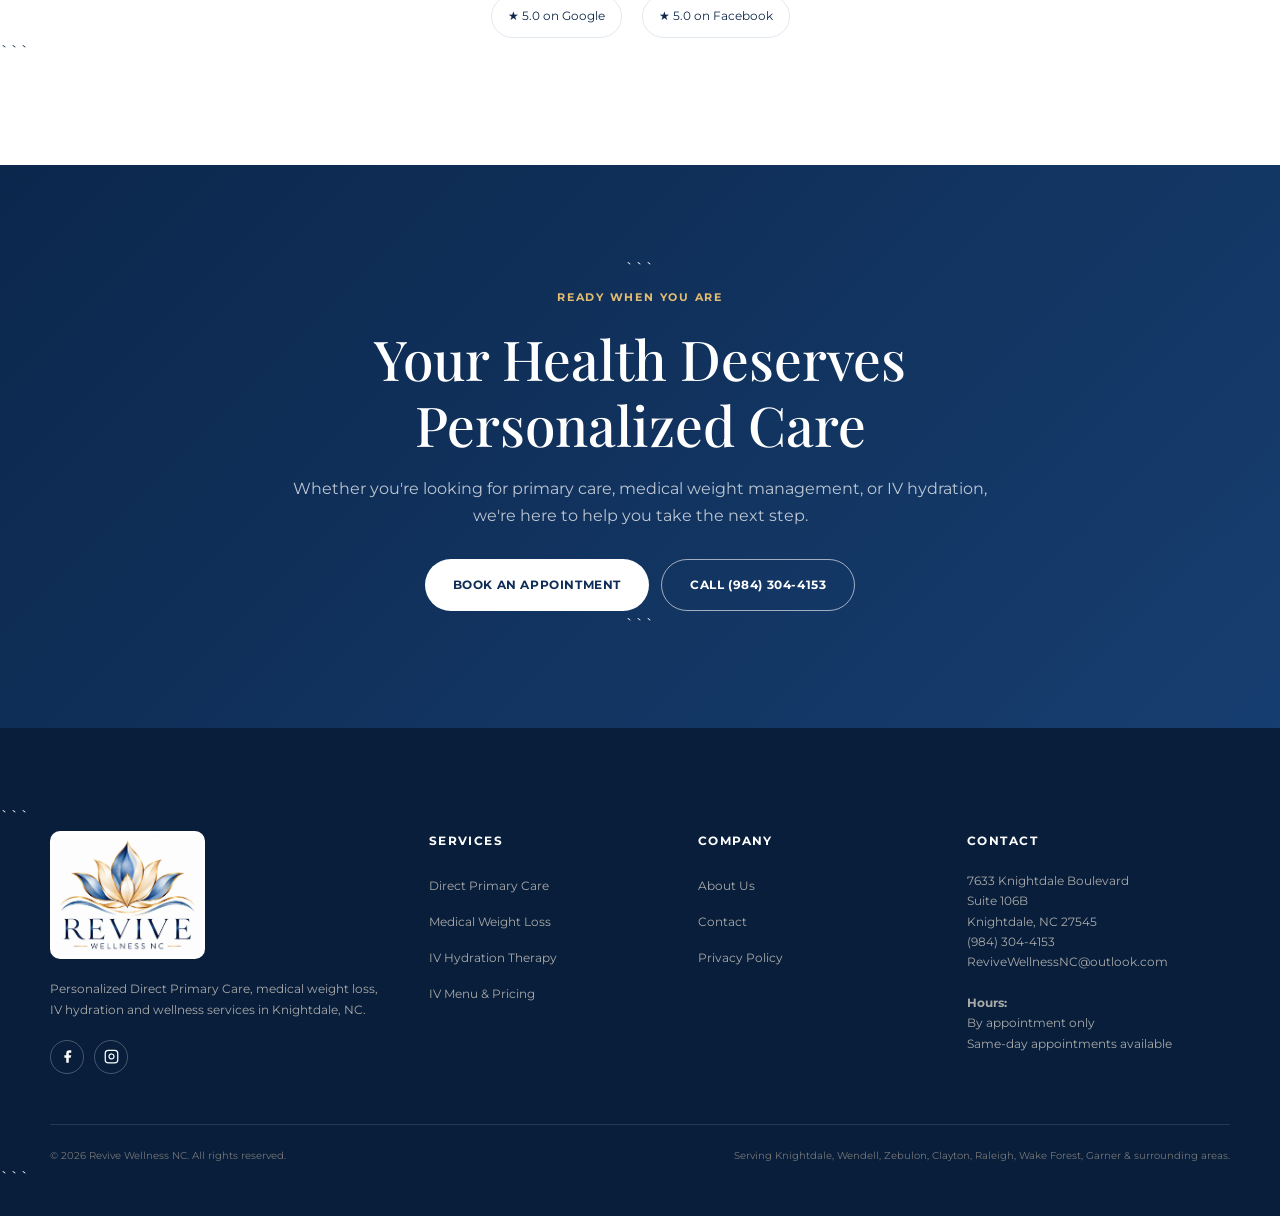
==== commit a7175ddc: "Enhance desktop navigation styles and responsiveness Added responsive styles for larger desktop navi" ====
--- a/index.html
+++ b/index.html
@@ -1260,6 +1260,77 @@
     }
 }
 
+
+/* ===== LARGER + EVENLY SPACED DESKTOP NAVIGATION ===== */
+@media (min-width: 951px) {
+    .nav-container {
+        width: min(1380px, calc(100% - 36px)) !important;
+    }
+
+    /* Three equal nav positions on each side of the centered logo */
+    .nav-menu {
+        width: 100% !important;
+        display: grid !important;
+        grid-template-columns:
+            minmax(105px, 1fr)
+            minmax(145px, 1fr)
+            minmax(110px, 1fr)
+            230px
+            minmax(100px, 1fr)
+            minmax(90px, 1fr)
+            minmax(105px, 1fr)
+            minmax(115px, 1fr) !important;
+        column-gap: 8px !important;
+        align-items: center !important;
+    }
+
+    .nav-menu li {
+        width: 100% !important;
+        display: flex !important;
+        justify-content: center !important;
+        align-items: center !important;
+    }
+
+    .nav-menu li:nth-child(4) {
+        grid-column: 5 !important;
+    }
+
+    .nav-menu a {
+        font-size: 14px !important;
+        font-weight: 600 !important;
+        letter-spacing: .035em !important;
+        text-align: center !important;
+        white-space: nowrap !important;
+    }
+
+    .nav-menu .btn-nav {
+        font-size: 14px !important;
+        padding: 12px 18px !important;
+    }
+}
+
+/* Slightly scale nav text down before the mobile breakpoint
+   so it never collides with the logo on narrower laptops. */
+@media (min-width: 951px) and (max-width: 1180px) {
+    .nav-menu a,
+    .nav-menu .btn-nav {
+        font-size: 12px !important;
+    }
+
+    .nav-menu {
+        column-gap: 4px !important;
+        grid-template-columns:
+            minmax(80px, 1fr)
+            minmax(125px, 1fr)
+            minmax(95px, 1fr)
+            220px
+            minmax(85px, 1fr)
+            minmax(75px, 1fr)
+            minmax(90px, 1fr)
+            minmax(100px, 1fr) !important;
+    }
+}
+
 </style>
 ```
 
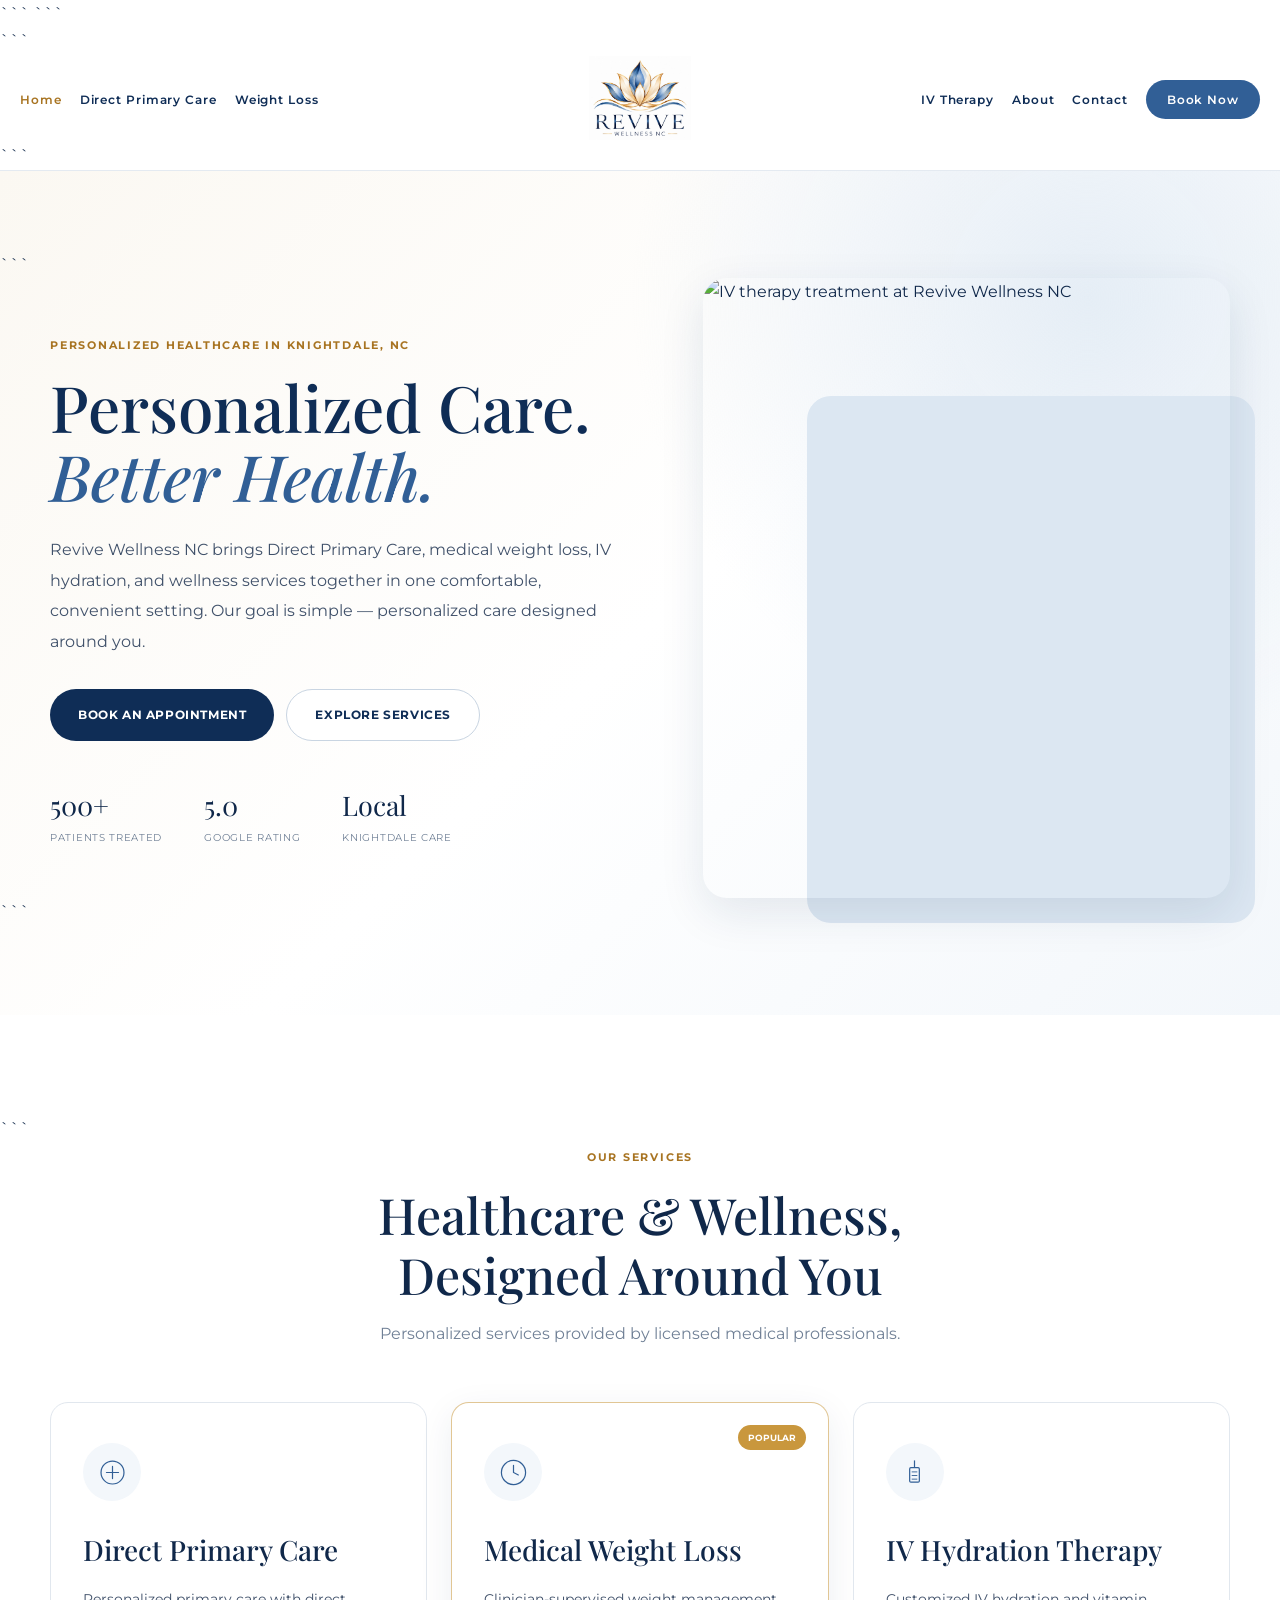
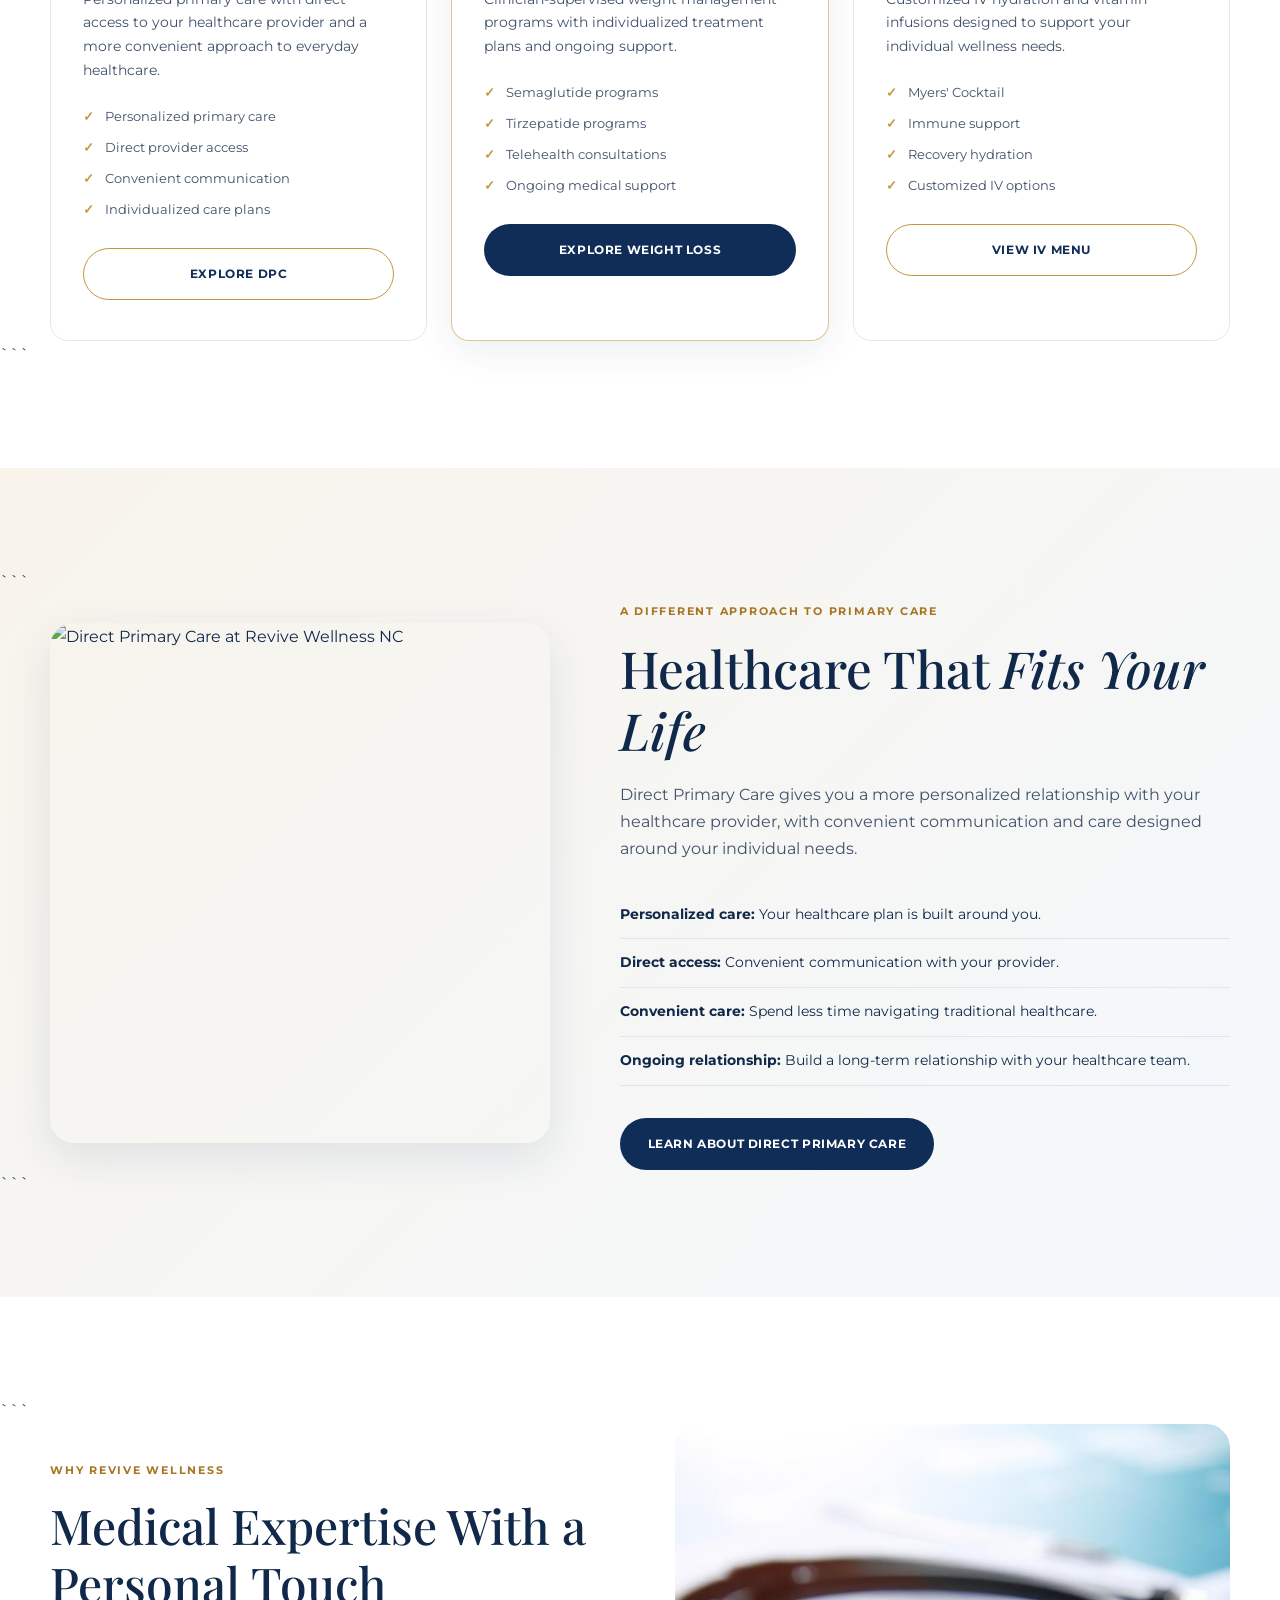
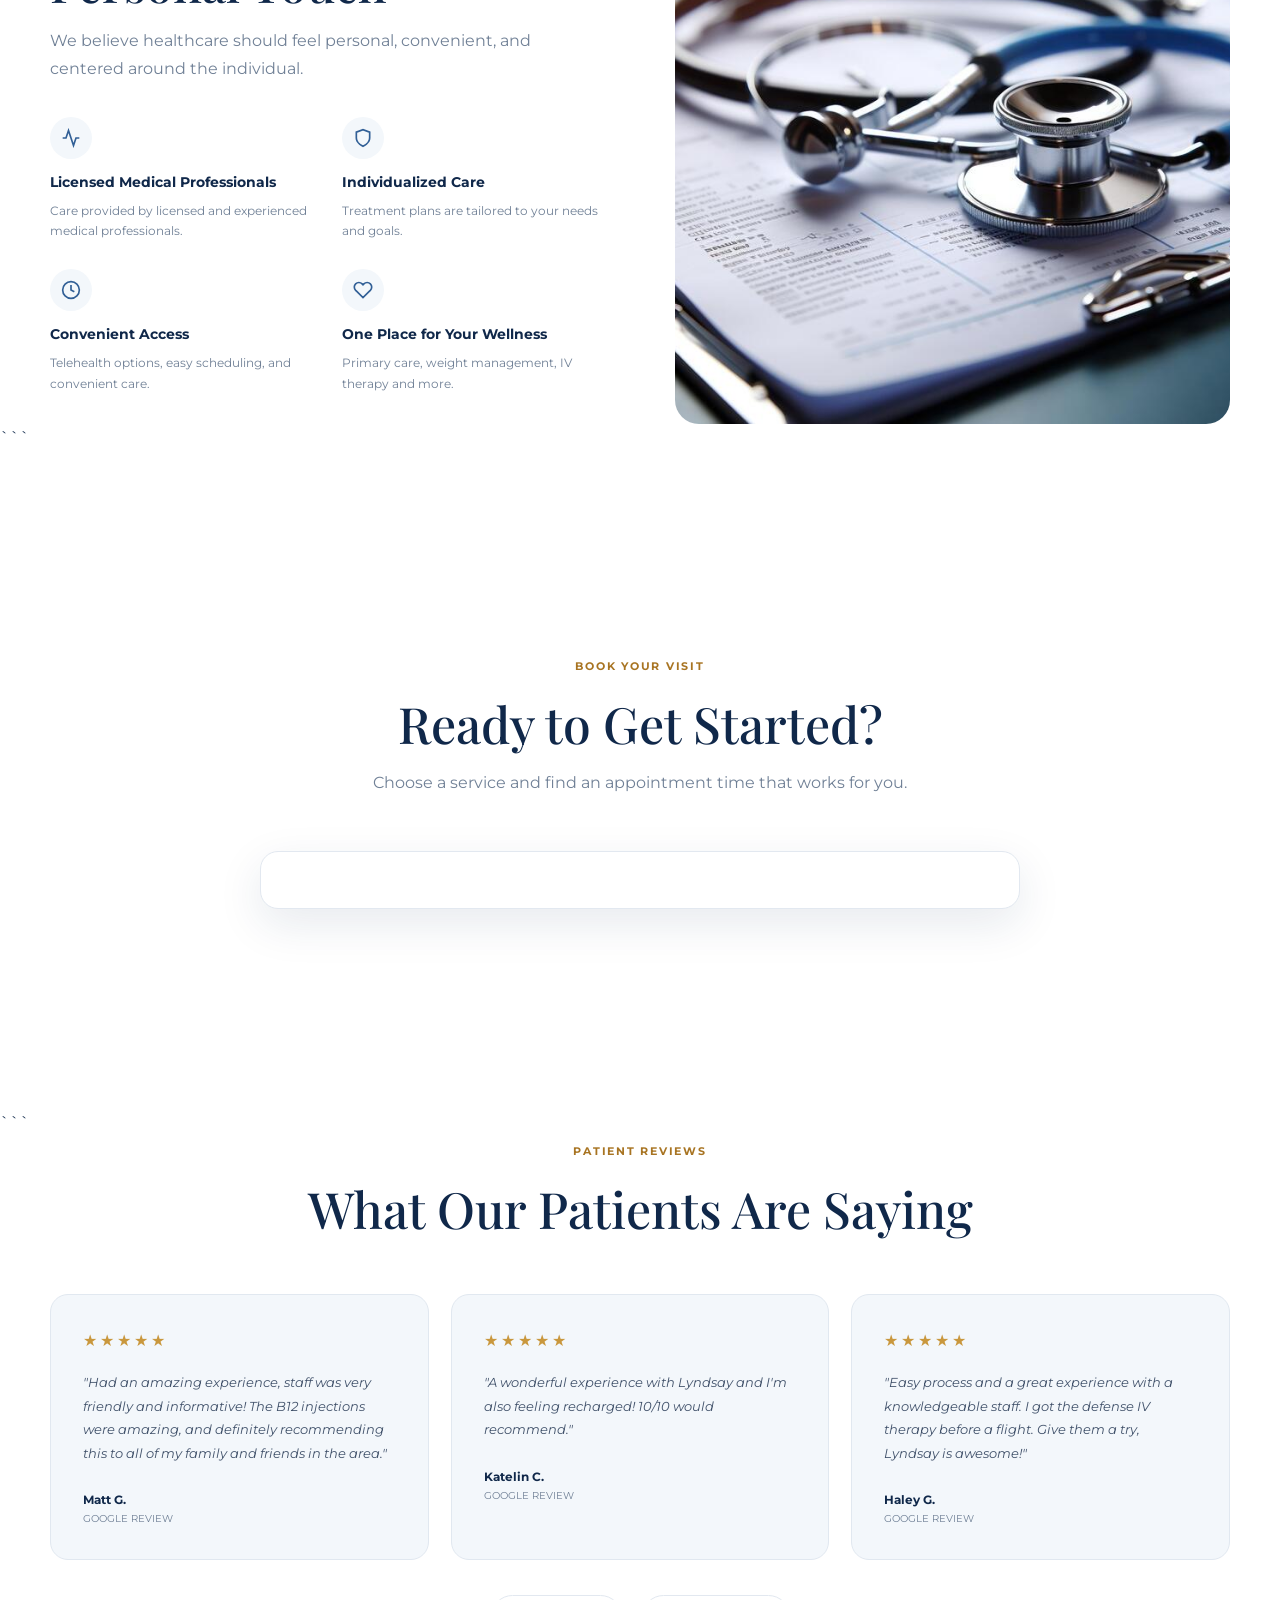
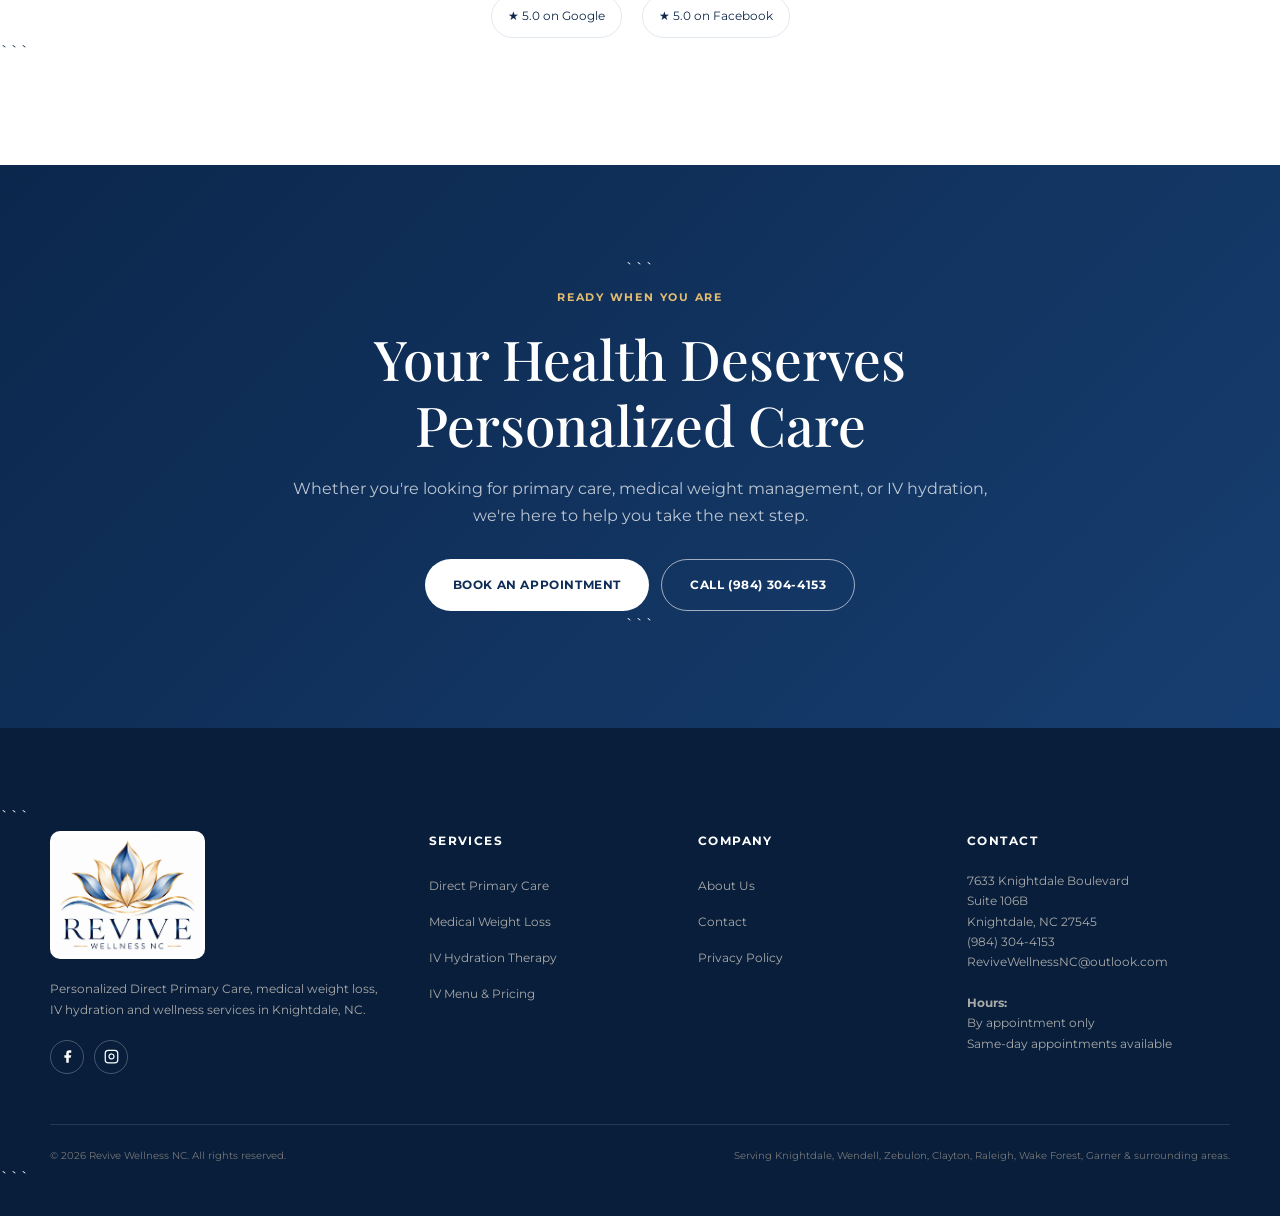
==== commit 15fba203: "Update index.html" ====
--- a/index.html
+++ b/index.html
@@ -1260,77 +1260,6 @@
     }
 }
 
-
-/* ===== LARGER + EVENLY SPACED DESKTOP NAVIGATION ===== */
-@media (min-width: 951px) {
-    .nav-container {
-        width: min(1380px, calc(100% - 36px)) !important;
-    }
-
-    /* Three equal nav positions on each side of the centered logo */
-    .nav-menu {
-        width: 100% !important;
-        display: grid !important;
-        grid-template-columns:
-            minmax(105px, 1fr)
-            minmax(145px, 1fr)
-            minmax(110px, 1fr)
-            230px
-            minmax(100px, 1fr)
-            minmax(90px, 1fr)
-            minmax(105px, 1fr)
-            minmax(115px, 1fr) !important;
-        column-gap: 8px !important;
-        align-items: center !important;
-    }
-
-    .nav-menu li {
-        width: 100% !important;
-        display: flex !important;
-        justify-content: center !important;
-        align-items: center !important;
-    }
-
-    .nav-menu li:nth-child(4) {
-        grid-column: 5 !important;
-    }
-
-    .nav-menu a {
-        font-size: 14px !important;
-        font-weight: 600 !important;
-        letter-spacing: .035em !important;
-        text-align: center !important;
-        white-space: nowrap !important;
-    }
-
-    .nav-menu .btn-nav {
-        font-size: 14px !important;
-        padding: 12px 18px !important;
-    }
-}
-
-/* Slightly scale nav text down before the mobile breakpoint
-   so it never collides with the logo on narrower laptops. */
-@media (min-width: 951px) and (max-width: 1180px) {
-    .nav-menu a,
-    .nav-menu .btn-nav {
-        font-size: 12px !important;
-    }
-
-    .nav-menu {
-        column-gap: 4px !important;
-        grid-template-columns:
-            minmax(80px, 1fr)
-            minmax(125px, 1fr)
-            minmax(95px, 1fr)
-            220px
-            minmax(85px, 1fr)
-            minmax(75px, 1fr)
-            minmax(90px, 1fr)
-            minmax(100px, 1fr) !important;
-    }
-}
-
 </style>
 ```
 
